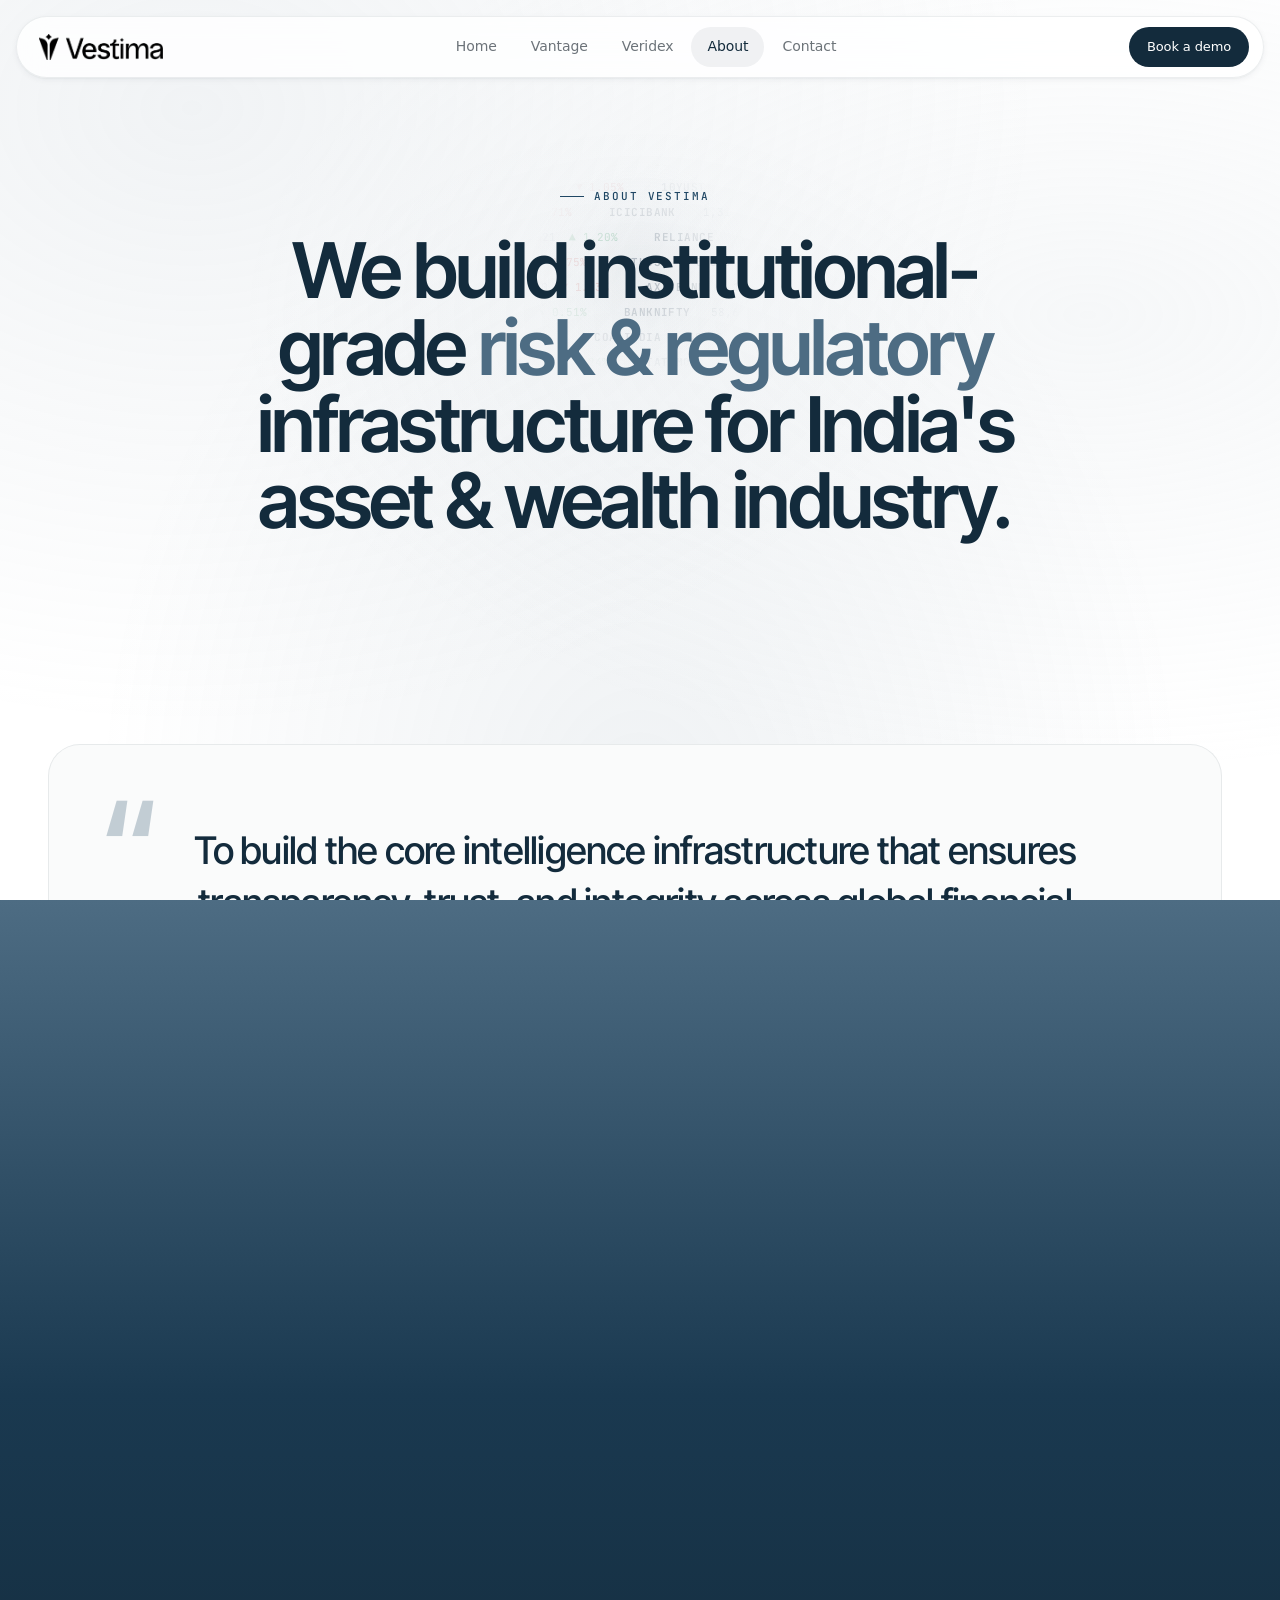
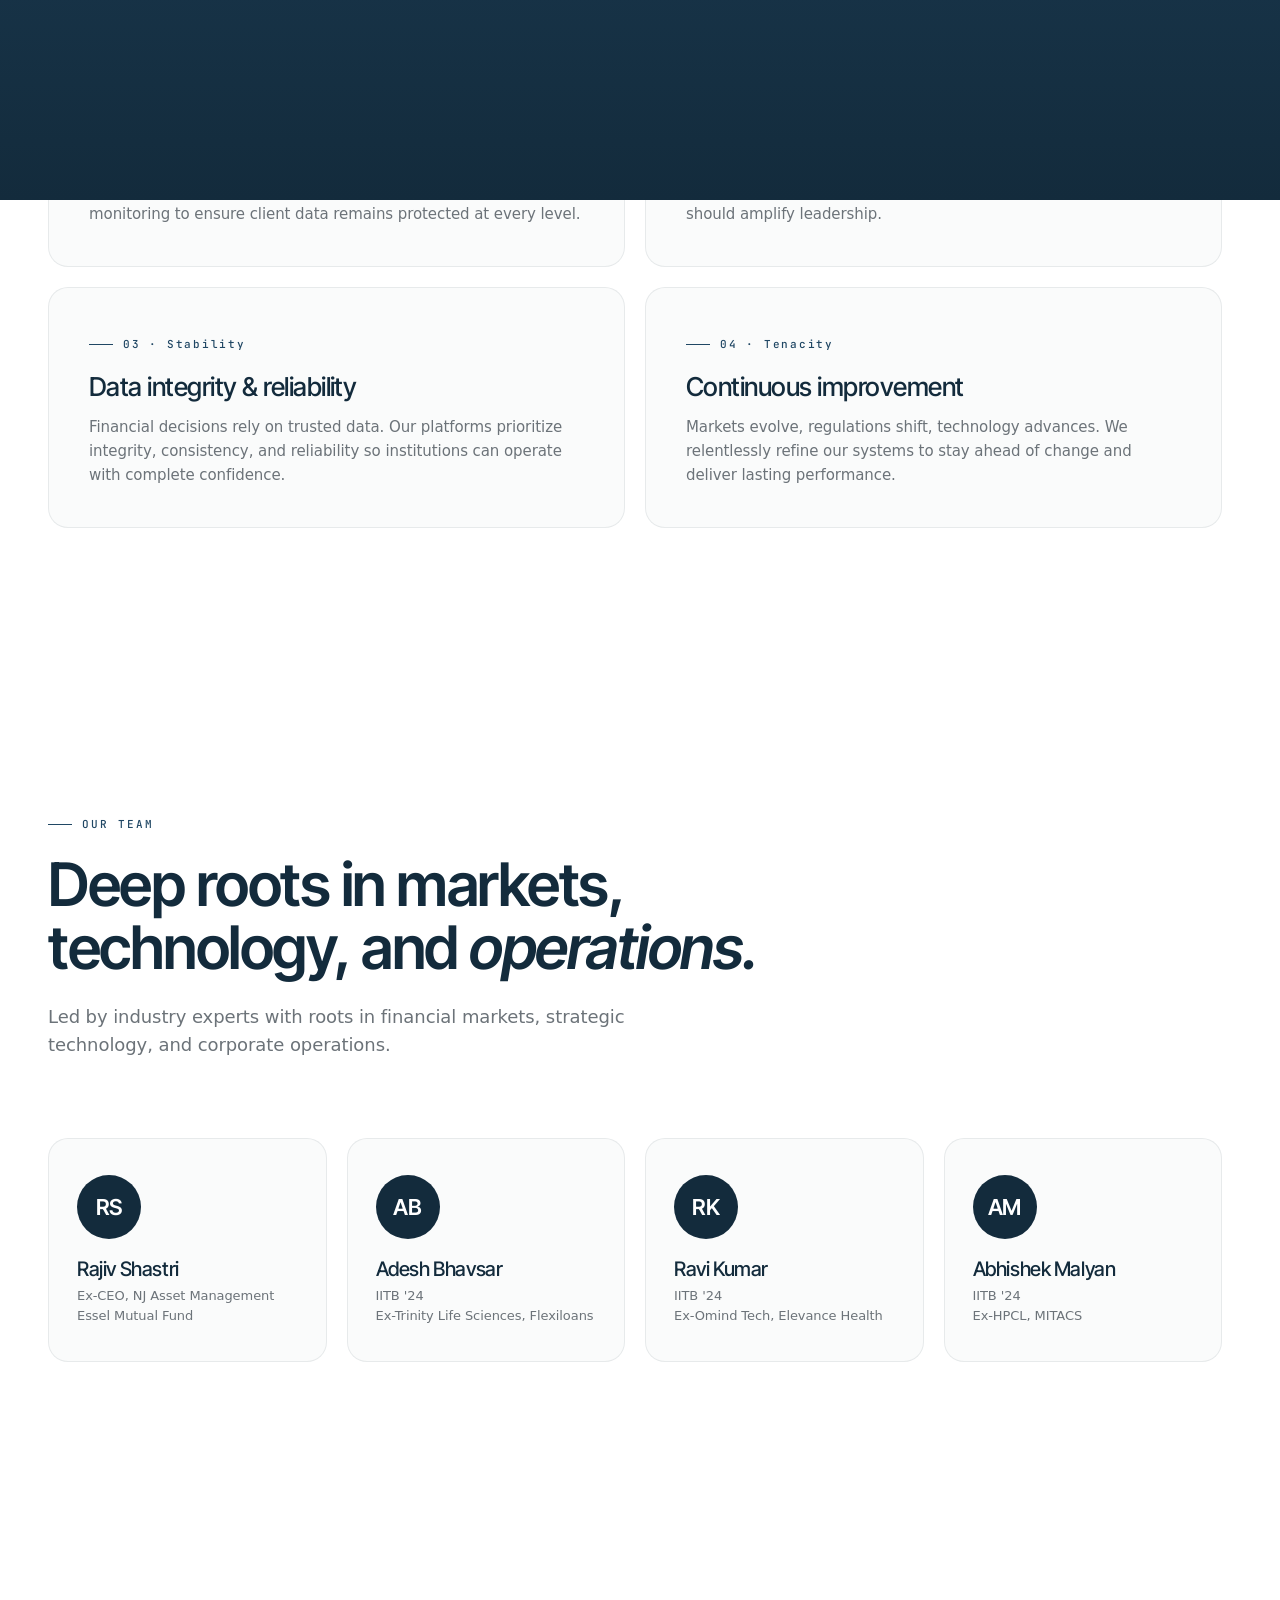
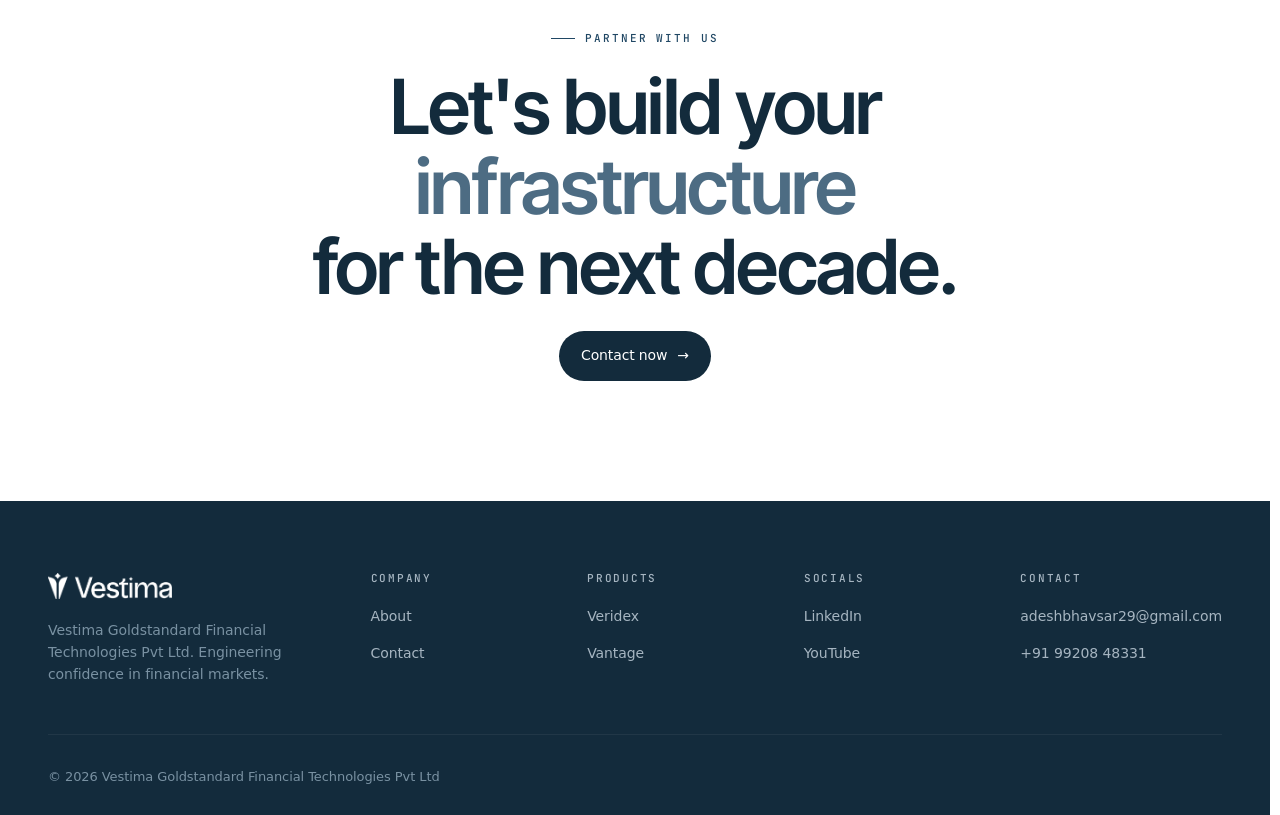
==== about/index.html @ 7a6f26fe "Restructure pages into folders for clean URLs" ====
<!DOCTYPE html>
<html lang="en">
<head>
<meta charset="UTF-8">
<meta name="viewport" content="width=device-width, initial-scale=1.0">
<script>(function(){try{if(sessionStorage.getItem('pt-incoming')==='1'){document.documentElement.classList.add('pt-incoming');}}catch(e){}})();</script>
<title>About — Vestima</title>
<link rel="preconnect" href="https://fonts.googleapis.com">
<link rel="preconnect" href="https://fonts.gstatic.com" crossorigin>
<link href="https://fonts.googleapis.com/css2?family=Instrument+Serif:ital@0;1&family=Inter+Tight:wght@400;500;600&family=JetBrains+Mono:wght@400;500&display=swap" rel="stylesheet">
<link rel="stylesheet" href="../assets/tokens.css?v=25">
<link rel="stylesheet" href="../assets/layout.css?v=25">
<link rel="stylesheet" href="../assets/home.css?v=25">
</head>
<body>
<div class="page-transition" id="ptOverlay"><div class="pt-logo"><img src="../assets/logo-full.png" alt="Vestima"></div></div>
<div id="page-ticker" aria-hidden="true"></div>

<header class="site-header">
  <a href="/" class="logo"><img src="../assets/logo-full.png" alt="Vestima"></a>
  <nav class="nav-links">
    <a href="/">Home</a>
    <a href="/vantage/">Vantage</a>
    <a href="/veridex/">Veridex</a>
    <a href="/about/" class="active">About</a>
    <a href="/contact/">Contact</a>
  </nav>
  <a href="/contact/" class="btn btn-primary header-cta">Book a demo</a>
</header>

<section class="hero" style="padding:180px 0 80px;">
  <div class="hero-bg"><div class="grid-lines"></div><div class="wash w1"></div><div class="wash w2"></div></div>
  <div class="container">
    <div class="hero-inner">
      <span class="eyebrow" data-reveal>About Vestima</span>
      <h1 data-reveal data-delay="1" style="font-size:clamp(44px,6vw,80px);">We build institutional-grade <em>risk &amp; regulatory</em> infrastructure for India's asset &amp; wealth industry.</h1>
    </div>
  </div>
</section>

<section class="section-sm">
  <div class="container">
    <div class="vision" data-reveal>
      <blockquote>To build the core intelligence infrastructure that ensures transparency, trust, and integrity across global financial markets.</blockquote>
    </div>
  </div>
</section>

<section class="section">
  <div class="container">
    <div class="section-head" data-reveal>
      <span class="eyebrow">Our core values</span>
      <h2>Infrastructure that is invisible but <em>intelligent.</em></h2>
      <p>Financial institutions perform best when infrastructure is invisible — until it needs to be absolutely certain.</p>
    </div>
    <div class="values-grid">
      <div class="value" data-reveal><span class="pill-label">01 · Vigilance</span><h4>Client data security</h4><p>Your data is your advantage. Our systems are built with strict security architecture, controlled access, and continuous monitoring to ensure client data remains protected at every level.</p></div>
      <div class="value" data-reveal data-delay="1"><span class="pill-label">02 · Empowerment</span><h4>Leadership through capability</h4><p>We empower institutions with tools that strengthen decision-making, operational control, and market intelligence. Technology should amplify leadership.</p></div>
      <div class="value" data-reveal data-delay="2"><span class="pill-label">03 · Stability</span><h4>Data integrity &amp; reliability</h4><p>Financial decisions rely on trusted data. Our platforms prioritize integrity, consistency, and reliability so institutions can operate with complete confidence.</p></div>
      <div class="value" data-reveal data-delay="3"><span class="pill-label">04 · Tenacity</span><h4>Continuous improvement</h4><p>Markets evolve, regulations shift, technology advances. We relentlessly refine our systems to stay ahead of change and deliver lasting performance.</p></div>
    </div>
  </div>
</section>

<section class="section">
  <div class="container">
    <div class="section-head" data-reveal>
      <span class="eyebrow">Our team</span>
      <h2>Deep roots in markets, technology, and <em>operations.</em></h2>
      <p>Led by industry experts with roots in financial markets, strategic technology, and corporate operations.</p>
    </div>
    <div class="team-grid">
      <div class="member" data-reveal><div class="avatar">RS</div><h5>Rajiv Shastri</h5><div class="role">Ex-CEO, NJ Asset Management<br>Essel Mutual Fund</div></div>
      <div class="member" data-reveal data-delay="1"><div class="avatar">AB</div><h5>Adesh Bhavsar</h5><div class="role">IITB '24<br>Ex-Trinity Life Sciences, Flexiloans</div></div>
      <div class="member" data-reveal data-delay="2"><div class="avatar">RK</div><h5>Ravi Kumar</h5><div class="role">IITB '24<br>Ex-Omind Tech, Elevance Health</div></div>
      <div class="member" data-reveal data-delay="3"><div class="avatar">AM</div><h5>Abhishek Malyan</h5><div class="role">IITB '24<br>Ex-HPCL, MITACS</div></div>
    </div>
  </div>
</section>

<section class="cta">
  <div class="container">
    <span class="eyebrow" data-reveal>Partner with us</span>
    <h2 data-reveal data-delay="1">Let's build your <em>infrastructure</em><br>for the next decade.</h2>
    <a href="/contact/" class="btn btn-primary" data-reveal data-delay="2">Contact now <span class="arr">→</span></a>
  </div>
</section>

<footer class="site-footer">
  <div class="container">
    <div class="footer-top">
      <div class="footer-brand"><div class="logo"><img src="../assets/logo-full.png" alt="Vestima"></div><p>Vestima Goldstandard Financial Technologies Pvt Ltd. Engineering confidence in financial markets.</p></div>
      <div class="footer-col"><h6>Company</h6><ul><li><a href="/about/">About</a></li><li><a href="/contact/">Contact</a></li></ul></div>
      <div class="footer-col"><h6>Products</h6><ul><li><a href="/veridex/">Veridex</a></li><li><a href="/vantage/">Vantage</a></li></ul></div>
      <div class="footer-col"><h6>Socials</h6><ul><li><a href="https://www.linkedin.com/company/Vestima" target="_blank">LinkedIn</a></li><li><a href="https://www.youtube.com/@VestimaGoldStandard" target="_blank">YouTube</a></li></ul></div>
      <div class="footer-col"><h6>Contact</h6><ul><li><a href="mailto:adeshbhavsar29@gmail.com">adeshbhavsar29@gmail.com</a></li><li><a href="tel:+919920848331">+91 99208 48331</a></li></ul></div>
    </div>
    <div class="footer-bottom"><div>© 2026 Vestima Goldstandard Financial Technologies Pvt Ltd</div></div>
  </div>
</footer>
<script src="../assets/site.js?v=25"></script>
</body>
</html>
---- assets/tokens.css ----
/* ============================================================
   VESTIMA · brand tokens
   Primary: Vestima Blue (deep navy)
   Typography: Inter Tight (display) + DM Sans (body)
   ============================================================ */

:root {
  /* ===== PRIMARY · Vestima Blue ===== */
  --primary-100: #E8ECEF;
  --primary-200: #D2DAE0;
  --primary-300: #A6B5C1;
  --primary-400: #7991A2;
  --primary-500: #4D6C83;
  --primary-600: #204764;   /* default */
  --primary-700: #1A3950;
  --primary-800: #132B3C;   /* deep navy */

  /* ===== SECONDARY · Vestima White ===== */
  --secondary-100: #FFFFFF;
  --secondary-200: #FAFBFB;
  --secondary-300: #F5F6F7;
  --secondary-400: #F0F2F3;
  --secondary-500: #EBEDEF;
  --secondary-600: #E6E9EB;
  --secondary-700: #B8BABC;
  --secondary-800: #8A8C8D;

  /* ===== TERTIARY · Vestima Grey ===== */
  --tertiary-100: #E6E9EB;
  --tertiary-200: #B5B9BB;
  --tertiary-300: #9DA2A5;
  --tertiary-400: #848A8F;
  --tertiary-500: #6C7379;
  --tertiary-600: #545C63;
  --tertiary-700: #3B454C;
  --tertiary-800: #0A161F;

  /* ===== STATE ===== */
  --warning-100: #FCF5E5; --warning-500: #EAB333; --warning-600: #E5A000; --warning-700: #B78000;
  --alert-100:   #F8E7E6; --alert-500:   #CC3F3D; --alert-600:   #C00F0C; --alert-700:   #9A0C0A;
  --success-100: #E5F4ED; --success-500: #33AD74; --success-600: #009951; --success-700: #007A41;

  /* ===== SEMANTIC · Light mode ===== */
  --surface-page:    #FFFFFF;
  --surface-raised:  #FAFBFB;
  --surface-sunken:  #F5F6F7;
  --surface-tint:    #F0F2F3;
  --surface-dark:    var(--primary-800);

  --text-heading:    var(--primary-800);
  --text-body:       var(--tertiary-700);
  --text-muted:      var(--tertiary-500);
  --text-subtle:     var(--tertiary-400);
  --text-on-dark:    #FFFFFF;
  --text-on-dark-muted: #A6B5C1;

  --line:        rgba(19,43,60,0.08);
  --line-strong: rgba(19,43,60,0.16);
  --line-on-dark: rgba(255,255,255,0.10);

  /* ===== ACCENT (subtle — used sparingly for highlights) ===== */
  --accent:      var(--primary-600);
  --accent-soft: var(--primary-100);

  /* ===== SHADOW ===== */
  --shadow-xs: 0 1px 2px rgba(19,43,60,0.04);
  --shadow-sm: 0 2px 6px rgba(19,43,60,0.05), 0 1px 2px rgba(19,43,60,0.04);
  --shadow-md: 0 8px 24px -8px rgba(19,43,60,0.10), 0 2px 6px rgba(19,43,60,0.04);
  --shadow-lg: 0 20px 50px -18px rgba(19,43,60,0.18), 0 4px 12px rgba(19,43,60,0.06);
  --shadow-navy: 0 30px 60px -24px rgba(19,43,60,0.35);

  /* ===== RADIUS (from token spec) ===== */
  --r-xxs: 2px;
  --r-xs:  4px;
  --r-sm:  8px;
  --r-md:  12px;
  --r-lg:  20px;
  --r-xl:  32px;

  /* ===== TYPE ===== */
  --font-heading: 'Inter Tight', -apple-system, BlinkMacSystemFont, system-ui, sans-serif;
  --font-body:    'DM Sans', -apple-system, BlinkMacSystemFont, system-ui, sans-serif;
  --font-mono:    'JetBrains Mono', ui-monospace, monospace;

  /* ===== LAYOUT ===== */
  --max-w: 1440px;
  --gutter: 48px;

  /* ===== EASING ===== */
  --e-out:    cubic-bezier(.2,.8,.2,1);
  --e-in-out: cubic-bezier(.65,0,.35,1);
}

/* BASE */
* { box-sizing: border-box; margin: 0; padding: 0; }
html { background: var(--surface-page); color: var(--text-body); }
body { background: transparent; color: var(--text-body); }
body {
  font-family: var(--font-body);
  font-size: 16px;
  line-height: 1.55;
  letter-spacing: -0.005em;
  -webkit-font-smoothing: antialiased;
  -moz-osx-font-smoothing: grayscale;
  overflow-x: hidden;
}

h1, h2, h3, h4, h5, h6 {
  font-family: var(--font-heading);
  color: var(--text-heading);
  font-weight: 600;
  letter-spacing: -0.025em;
  line-height: 1.05;
  text-wrap: balance;
}
h4, h5, h6 { font-weight: 500; letter-spacing: -0.015em; }

p { color: var(--text-body); text-wrap: pretty; font-family: var(--font-body); }

a { color: inherit; text-decoration: none; }
button { font-family: inherit; cursor: pointer; border: none; background: none; color: inherit; }
img, svg { display: block; max-width: 100%; }

::selection { background: var(--primary-800); color: var(--secondary-100); }

:focus-visible {
  outline: 2px solid var(--primary-600);
  outline-offset: 2px;
  border-radius: 4px;
}

/* ============================================================
   Page transition overlay — slide up to cover, slide down to reveal
   ============================================================ */
.page-transition {
  position: fixed;
  inset: 0;
  z-index: 9999;
  pointer-events: none;
  transform: translateY(100%);
  background: linear-gradient(180deg, var(--primary-500) 0%, var(--primary-700) 55%, var(--primary-800) 100%);
  display: flex;
  align-items: center;
  justify-content: center;
  will-change: transform;
}
.page-transition .pt-logo {
  display: flex;
  align-items: center;
  gap: 14px;
  opacity: 0;
  transform: translateY(8px) scale(.98);
  transition: opacity .4s ease .1s, transform .5s cubic-bezier(.2,.8,.2,1) .1s;
}
.page-transition .pt-logo img {
  height: 64px;
  width: auto;
  /* invert black logo → white for dark overlay */
  filter: brightness(0) invert(1);
}
.page-transition.covering { transform: translateY(0); pointer-events: all; }
.page-transition.covering .pt-logo,
.page-transition.anim-up .pt-logo { opacity: 1; transform: translateY(0) scale(1); }

.page-transition.anim-up    { animation: pt-up    0.22s cubic-bezier(.7,0,.3,1) forwards; pointer-events: all; }
.page-transition.anim-down  { animation: pt-down  0.28s cubic-bezier(.6,.05,.25,1) forwards; }
@keyframes pt-up   { from { transform: translateY(100%); } to { transform: translateY(0); } }
@keyframes pt-down { from { transform: translateY(0); }    to { transform: translateY(-100%); } }

/* subtle hold on the outgoing page content while cover rises.
   NOTE: header uses transform: translateX(-50%) to center — don't override it.
   Apply squeeze only to main + footer. Header just fades via opacity. */
body.pt-squeezing main,
body.pt-squeezing .site-footer {
  animation: pt-squeeze 0.42s cubic-bezier(.7,0,.3,1) forwards;
}
body.pt-squeezing .site-header {
  animation: pt-header-fade 0.42s cubic-bezier(.7,0,.3,1) forwards;
}
@keyframes pt-squeeze {
  0%   { transform: scale(1); opacity: 1; filter: blur(0); }
  100% { transform: scale(0.97); opacity: 0.35; filter: blur(3px); }
}
@keyframes pt-header-fade {
  0%   { opacity: 1; filter: blur(0); }
  100% { opacity: 0.25; filter: blur(3px); }
}
/* While incoming transition is active, hide content and show covered overlay — NO flash */
html.pt-incoming body > *:not(.page-transition):not(script) { visibility: hidden; }
html.pt-incoming .page-transition { transform: translateY(0) !important; pointer-events: all; display: flex; }
html.pt-incoming .page-transition .pt-logo { opacity: 1 !important; transform: translateY(0) scale(1) !important; }

/* Reserve scrollbar space so content doesn't shift right when overlay covers */
html { scrollbar-gutter: stable; scrollbar-color: var(--tertiary-300) transparent; scrollbar-width: thin; }
::-webkit-scrollbar { width: 10px; height: 10px; }
::-webkit-scrollbar-thumb { background: var(--tertiary-300); border-radius: 10px; }
::-webkit-scrollbar-track { background: transparent; }

/* ============================================================
   Ambient page background — ticker revealed only near cursor
   ============================================================ */
/* Base layer: soft paper gradient (replaces old grid lines) */
body::before {
  content: "";
  position: fixed;
  inset: 0;
  z-index: -2;
  background:
    radial-gradient(ellipse at 15% 12%, rgba(166,181,193,0.16), transparent 55%),
    radial-gradient(ellipse at 85% 35%, rgba(210,218,224,0.20), transparent 55%),
    radial-gradient(ellipse at 50% 90%, rgba(121,145,162,0.12), transparent 60%);
  pointer-events: none;
}
/* Very soft pale-blue halo under the cursor */
body::after {
  content: "";
  position: fixed;
  inset: 0;
  z-index: -1;
  pointer-events: none;
  background: radial-gradient(
    110px circle at var(--mx, 50%) var(--my, 30%),
    rgba(166, 181, 193, 0.12),
    rgba(210, 218, 224, 0.05) 55%,
    transparent 100%
  );
}

/* Page-wide ticker layer — revealed only near cursor */
#page-ticker {
  position: fixed;
  inset: 0;
  z-index: -1;
  pointer-events: none;
  overflow: hidden;
  opacity: 0.45;
  -webkit-mask-image: radial-gradient(
    110px circle at var(--mx, 50%) var(--my, 30%),
    rgba(0,0,0,0.9),
    rgba(0,0,0,0.3) 55%,
    transparent 100%
  );
          mask-image: radial-gradient(
    110px circle at var(--mx, 50%) var(--my, 30%),
    rgba(0,0,0,0.9),
    rgba(0,0,0,0.3) 55%,
    transparent 100%
  );
}
#page-ticker .tk-row {
  display: flex;
  white-space: nowrap;
  font-family: var(--font-mono);
  font-size: 11px;
  line-height: 1;
  padding: 6px 0;
  will-change: transform;
}
#page-ticker .tk-row:nth-child(odd)  { animation: pt-scroll-l 90s linear infinite; }
#page-ticker .tk-row:nth-child(even) { animation: pt-scroll-r 110s linear infinite; }
#page-ticker .tk-row:nth-child(3n)   { animation-duration: 75s; }
#page-ticker .tk-row:nth-child(5n)   { animation-duration: 130s; }
@keyframes pt-scroll-l { from { transform: translateX(0); } to { transform: translateX(-50%); } }
@keyframes pt-scroll-r { from { transform: translateX(-50%); } to { transform: translateX(0); } }

#page-ticker .tk-cell {
  display: inline-flex;
  align-items: center;
  gap: 8px;
  padding: 0 16px;
  color: rgba(70, 90, 110, 0.55);
}
#page-ticker .tk-sym { color: rgba(40, 60, 80, 0.85); font-weight: 600; letter-spacing: 0.04em; }
#page-ticker .tk-px  { color: rgba(60, 80, 100, 0.75); font-variant-numeric: tabular-nums; min-width: 54px; text-align: right; }
#page-ticker .tk-chg { font-variant-numeric: tabular-nums; min-width: 48px; text-align: right; transition: color .15s, background .25s; padding: 1px 5px; border-radius: 3px; }
#page-ticker .tk-chg.up   { color: #1a8a4a; }
#page-ticker .tk-chg.down { color: #c73838; }
#page-ticker .tk-chg.flash-up   { background: rgba(60, 180, 110, 0.22); color: #0c6a34; }
#page-ticker .tk-chg.flash-down { background: rgba(210, 70, 70, 0.22);  color: #8a1a1a; }
---- assets/layout.css ----
/* ============================================================
   Layout · primitives · header · footer
   ============================================================ */

.container {
  max-width: var(--max-w);
  margin: 0 auto;
  padding: 0 var(--gutter);
  position: relative;
}

.section { padding: 140px 0; position: relative; }
.section-sm { padding: 96px 0; }
.section-lg { padding: 180px 0; }

/* Eyebrow label */
.eyebrow {
  display: inline-flex;
  align-items: center;
  gap: 10px;
  font-family: var(--font-mono);
  font-size: 11px;
  font-weight: 500;
  letter-spacing: 0.18em;
  text-transform: uppercase;
  color: var(--primary-600);
}
.eyebrow::before {
  content: "";
  width: 24px; height: 1px;
  background: var(--primary-600);
}

/* Section head */
.section-head { max-width: 820px; margin-bottom: 80px; }
.section-head h2 {
  font-size: clamp(40px, 5vw, 60px);
  margin: 20px 0 24px;
  font-weight: 600;
}
.section-head p {
  font-size: 18px;
  line-height: 1.55;
  color: var(--text-muted);
  max-width: 640px;
}

/* Buttons */
.btn {
  display: inline-flex;
  align-items: center;
  gap: 10px;
  padding: 14px 22px;
  font-size: 14px;
  font-weight: 500;
  font-family: var(--font-body);
  letter-spacing: -0.01em;
  border-radius: 100px;
  white-space: nowrap;
  cursor: pointer;
  position: relative;
  overflow: hidden;
  isolation: isolate;
  transition: color 0.7s var(--e-out), transform 0.4s var(--e-out), box-shadow 0.7s var(--e-out), border-color 0.7s var(--e-out);
}
.btn::before {
  content: "";
  position: absolute;
  inset: 0;
  background: var(--primary-800);
  transform-origin: left center;
  transform: scaleX(0);
  transition: transform 0.7s cubic-bezier(.6,.05,.25,1);
  z-index: -1;
}
.btn:hover::before { transform: scaleX(1); }
.btn-primary {
  background: var(--primary-800);
  color: var(--text-on-dark);
}
.btn-primary::before { background: var(--primary-500); }
.btn-primary:hover {
  color: #fff;
  transform: translateY(-1px);
  box-shadow: 0 12px 28px -12px rgba(77,108,131,0.55);
}
.btn-ghost {
  background: transparent;
  color: var(--primary-800);
  border: 1px solid var(--line-strong);
}
.btn-ghost:hover {
  color: #fff;
  border-color: var(--primary-800);
}
.btn-outline-light {
  background: transparent;
  color: var(--text-on-dark);
  border: 1px solid rgba(255,255,255,0.22);
}
.btn-outline-light::before { background: rgba(255,255,255,0.12); }
.btn-outline-light:hover { color: #fff; border-color: rgba(255,255,255,0.6); }

.btn .arr { transition: transform .25s var(--e-out); }
.btn:hover .arr { transform: translateX(3px); }

/* HEADER — floating pill */
.site-header {
  position: fixed;
  top: 16px;
  left: 50%;
  transform: translateX(-50%);
  width: calc(100% - 32px);
  max-width: calc(var(--max-w) + 32px);
  z-index: 100;
  padding: 10px 14px 10px 22px;
  background: rgba(255,255,255,0.82);
  backdrop-filter: saturate(180%) blur(14px);
  -webkit-backdrop-filter: saturate(180%) blur(14px);
  border: 1px solid var(--line);
  border-radius: 100px;
  display: flex;
  align-items: center;
  justify-content: space-between;
  gap: 24px;
  box-shadow: var(--shadow-sm);
  transition: all .3s var(--e-out);
}
.site-header.scrolled {
  box-shadow: var(--shadow-md);
  background: rgba(255,255,255,0.94);
}

.logo {
  display: flex;
  align-items: center;
  gap: 10px;
  font-family: var(--font-heading);
  font-size: 20px;
  font-weight: 600;
  color: var(--primary-800);
  letter-spacing: -0.02em;
}
.logo img { height: 26px; width: auto; }

.nav-links {
  display: flex;
  gap: 2px;
}
.nav-links a {
  padding: 9px 16px;
  font-size: 14px;
  font-weight: 500;
  color: var(--text-muted);
  border-radius: 100px;
  font-family: var(--font-body);
  position: relative;
  overflow: hidden;
  isolation: isolate;
  transition: color 0.6s var(--e-out);
}
.nav-links a::before {
  content: "";
  position: absolute;
  inset: 0;
  background: var(--primary-800);
  transform-origin: left center;
  transform: scaleX(0);
  transition: transform 0.6s cubic-bezier(.6,.05,.25,1);
  z-index: -1;
  border-radius: inherit;
}
.nav-links a:hover { color: #fff; }
.nav-links a:hover::before { transform: scaleX(1); }
.nav-links a.active { color: var(--primary-800); background: rgba(19,43,60,0.06); }
.nav-links a.active:hover { color: #fff; }
.nav-links a.active:hover::before { transform: scaleX(1); }

.header-cta {
  padding: 10px 18px !important;
  font-size: 13px !important;
}

@media (max-width: 860px) {
  .nav-links { display: none; }
}

/* FOOTER — deep navy with subtle blue waves */
.site-footer {
  background: var(--primary-800);
  color: var(--primary-300);
  position: relative;
  overflow: hidden;
  padding: 72px 0 28px;
}
.site-footer .container { position: relative; z-index: 3; }

.site-footer h6 {
  font-family: var(--font-mono);
  font-size: 11px;
  letter-spacing: 0.16em;
  text-transform: uppercase;
  color: var(--primary-300);
  margin-bottom: 20px;
  font-weight: 500;
}
.site-footer .logo { color: var(--text-on-dark); font-size: 22px; }
.site-footer .logo img { filter: invert(1) brightness(1.2); }
.site-footer p, .site-footer a { color: var(--primary-300); font-family: var(--font-body); }
.site-footer a { transition: color .2s; }
.site-footer a:hover { color: var(--text-on-dark); }

.footer-top {
  display: grid;
  grid-template-columns: 1.6fr 1fr 1fr 1fr 1fr;
  gap: 40px;
  padding-bottom: 48px;
}
.footer-brand p {
  margin-top: 20px;
  max-width: 340px;
  font-size: 14px;
  line-height: 1.6;
  color: var(--primary-400);
}
.footer-col ul { list-style: none; display: flex; flex-direction: column; gap: 12px; }
.footer-col a { font-size: 14px; }

.footer-bottom {
  display: flex;
  justify-content: space-between;
  align-items: center;
  padding-top: 32px;
  border-top: 1px solid rgba(255,255,255,0.06);
  font-size: 13px;
  color: var(--primary-400);
}
.footer-socials { display: flex; gap: 12px; }
.footer-socials a {
  width: 36px; height: 36px;
  display: grid; place-items: center;
  border-radius: 50%;
  border: 1px solid rgba(255,255,255,0.1);
  transition: all .2s;
  color: var(--primary-300);
}
.footer-socials a:hover {
  border-color: var(--text-on-dark);
  color: var(--text-on-dark);
  transform: translateY(-2px);
}

@media (max-width: 900px) {
  .footer-top { grid-template-columns: 1fr 1fr; }
  .footer-bottom { flex-direction: column; gap: 16px; }
}

/* ============================================================
   Reveal animation
   ============================================================ */
[data-reveal] {
  opacity: 0;
  transform: translateY(20px);
  transition: opacity .9s var(--e-out), transform .9s var(--e-out);
}
[data-reveal].in {
  opacity: 1;
  transform: translateY(0);
}
[data-reveal][data-delay="1"] { transition-delay: .08s; }
[data-reveal][data-delay="2"] { transition-delay: .16s; }
[data-reveal][data-delay="3"] { transition-delay: .24s; }
[data-reveal][data-delay="4"] { transition-delay: .32s; }
[data-reveal][data-delay="5"] { transition-delay: .40s; }
---- assets/home.css ----
/* ============================================================
   Home + shared page styles — Vestima brand
   ============================================================ */

/* ===== HERO ===== */
.hero {
  padding: 170px 0 80px;
  position: relative;
  overflow: hidden;
}
.hero-bg {
  position: absolute;
  inset: 0;
  z-index: 0;
  pointer-events: none;
}
.hero-bg .grid-lines {
  position: absolute;
  inset: 0;
  display: none;
}
.hero-bg .wash {
  position: absolute;
  border-radius: 50%;
  filter: blur(120px);
  display: none;
}
.hero-bg .w1 {
  width: 620px; height: 620px;
  background: rgba(32,71,100,0.12);
  top: -160px; left: 5%;
}
.hero-bg .w2 {
  width: 480px; height: 480px;
  background: rgba(77,108,131,0.10);
  bottom: -140px; right: 8%;
}

.hero-inner {
  max-width: 960px;
  margin: 0 auto;
  text-align: center;
  position: relative;
  z-index: 2;
}
.hero h1 {
  font-size: clamp(52px, 7.4vw, 100px);
  line-height: 1.0;
  letter-spacing: -0.035em;
  margin: 28px 0 28px;
  font-weight: 600;
  color: var(--primary-800);
}
.hero h1 em {
  font-style: normal;
  color: var(--primary-500);
  font-weight: 600;
}
.hero-sub {
  font-size: 19px;
  line-height: 1.55;
  color: var(--text-muted);
  max-width: 620px;
  margin: 0 auto 40px;
}

/* Hero CTA — dark pill with orb */
.hero-cta {
  display: flex;
  flex-direction: column;
  align-items: center;
  gap: 22px;
}
.cta-main {
  display: inline-flex;
  align-items: center;
  gap: 14px;
  padding: 18px 20px 18px 36px;
  background: var(--primary-800);
  color: var(--text-on-dark);
  border-radius: 100px;
  font-size: 15px;
  font-weight: 500;
  letter-spacing: -0.01em;
  transition: all 0.35s var(--e-out);
  box-shadow: 0 14px 40px -14px rgba(19,43,60,0.45), inset 0 1px 0 rgba(255,255,255,0.08);
}
.cta-main:hover { transform: translateY(-2px); background: var(--primary-700); box-shadow: 0 20px 50px -14px rgba(19,43,60,0.55); }
.cta-main .cta-arrow {
  display: inline-flex;
  width: 36px; height: 36px;
  border-radius: 50%;
  background: var(--secondary-100);
  color: var(--primary-800);
  align-items: center;
  justify-content: center;
  transition: transform 0.35s var(--e-out);
}
.cta-main:hover .cta-arrow { transform: translateX(3px); }

.cta-secondary {
  display: inline-flex;
  align-items: center;
  gap: 10px;
  font-size: 13px;
  color: var(--text-muted);
  letter-spacing: 0.01em;
  padding: 8px 4px;
  border-bottom: 1px solid transparent;
  transition: color 0.3s, border-color 0.3s;
}
.cta-secondary:hover { color: var(--primary-800); border-bottom-color: var(--primary-800); }
.cta-secondary .cta-dot {
  width: 6px; height: 6px; border-radius: 50%;
  background: var(--success-600);
  box-shadow: 0 0 0 3px rgba(0,153,81,0.18);
  animation: ctaPulse 2.4s ease-in-out infinite;
}
@keyframes ctaPulse {
  0%, 100% { box-shadow: 0 0 0 3px rgba(0,153,81,0.18); }
  50% { box-shadow: 0 0 0 6px rgba(0,153,81,0.04); }
}

/* Built-for rotator */
.hero-built-for {
  margin: 64px auto 0;
  display: flex;
  width: fit-content;
  align-items: center;
  justify-content: center;
  gap: 12px;
  padding: 15px 28px;
  border: 1px solid var(--line);
  border-radius: 100px;
  background: rgba(255,255,255,0.6);
  backdrop-filter: blur(10px);
  font-family: var(--font-mono);
  font-size: 13.5px;
  letter-spacing: 0.1em;
  text-transform: uppercase;
  color: var(--text-subtle);
  line-height: 1;
}
.bf-label, .bf-sep, .bf-suffix { line-height: 1; display: inline-flex; align-items: center; }
.bf-sep { color: var(--text-subtle); opacity: 0.5; }
.bf-suffix { color: var(--text-muted); }

.bf-rotator {
  position: relative;
  display: inline-block;
  width: 200px;
  height: 1em;
  overflow: hidden;
  text-align: center;
  vertical-align: middle;
}
.bf-word {
  position: absolute;
  left: 0;
  top: 0;
  width: 100%;
  height: 100%;
  display: flex;
  align-items: center;
  justify-content: center;
  line-height: 1;
  color: var(--primary-700);
  font-weight: 600;
  opacity: 0;
  transform: translateY(100%);
  transition: opacity 0.6s var(--e-out), transform 0.6s var(--e-out);
}
.bf-word.is-active { opacity: 1; transform: translateY(0); }
.bf-word.is-out    { opacity: 0; transform: translateY(-100%); }

/* Hero product visual */
.hero-visual {
  max-width: 1120px;
  margin: 80px auto 0;
  position: relative;
  z-index: 2;
}

/* ===== DASHBOARD CARD ===== */
.dashboard {
  background: #FFFFFF;
  border: 1px solid var(--line);
  border-radius: var(--r-xl);
  box-shadow: var(--shadow-lg);
  overflow: hidden;
}
.dashboard-chrome {
  display: flex;
  align-items: center;
  gap: 12px;
  padding: 14px 20px;
  border-bottom: 1px solid var(--line);
  background: var(--secondary-200);
}
.dashboard-chrome .dots { display: flex; gap: 6px; }
.dashboard-chrome .dots span {
  width: 10px; height: 10px;
  border-radius: 50%;
  background: var(--tertiary-200);
}
.dashboard-chrome .dots span:nth-child(1) { background: #E86A5E; }
.dashboard-chrome .dots span:nth-child(2) { background: #E4B53F; }
.dashboard-chrome .dots span:nth-child(3) { background: #6BB860; }
.dashboard-chrome .title {
  font-family: var(--font-mono);
  font-size: 12px;
  color: var(--text-muted);
}
.dashboard-body {
  display: grid;
  grid-template-columns: 224px 1fr;
  min-height: 480px;
}
.dash-side {
  padding: 24px 18px;
  border-right: 1px solid var(--line);
  background: var(--secondary-200);
  display: flex;
  flex-direction: column;
  gap: 4px;
}
.dash-side .group {
  font-family: var(--font-mono);
  font-size: 10px;
  letter-spacing: 0.16em;
  text-transform: uppercase;
  color: var(--text-subtle);
  margin: 20px 0 10px;
  padding: 0 10px;
  font-weight: 500;
}
.dash-side .group:first-child { margin-top: 0; }
.dash-side .nav {
  padding: 9px 12px;
  font-size: 13px;
  color: var(--text-body);
  border-radius: 8px;
  display: flex;
  align-items: center;
  gap: 10px;
  font-family: var(--font-body);
}
.dash-side .nav.active {
  background: var(--primary-800);
  color: var(--text-on-dark);
}
.dash-side .nav .dot { width: 6px; height: 6px; border-radius: 50%; background: currentColor; opacity: 0.5; }

.dash-main { padding: 28px 32px; }
.dash-topline {
  display: flex;
  justify-content: space-between;
  align-items: baseline;
  margin-bottom: 28px;
}
.dash-topline h3 {
  font-size: 22px;
  font-family: var(--font-heading);
  font-weight: 600;
  color: var(--text-heading);
}
.dash-topline .live {
  display: inline-flex;
  align-items: center;
  gap: 8px;
  font-family: var(--font-mono);
  font-size: 11px;
  color: var(--success-600);
}
.dash-topline .live::before {
  content: "";
  width: 6px; height: 6px;
  border-radius: 50%;
  background: var(--success-600);
  box-shadow: 0 0 0 0 rgba(0,153,81,0.5);
  animation: pulseDot 2s infinite;
}
@keyframes pulseDot {
  0%,100% { box-shadow: 0 0 0 0 rgba(0,153,81,0.5); }
  50% { box-shadow: 0 0 0 6px rgba(0,153,81,0); }
}

.kpi-row {
  display: grid;
  grid-template-columns: repeat(3, 1fr);
  gap: 14px;
  margin-bottom: 24px;
}
.kpi {
  background: var(--secondary-200);
  border: 1px solid var(--line);
  border-radius: var(--r-md);
  padding: 18px;
}
.kpi .lbl {
  font-family: var(--font-mono);
  font-size: 10px;
  letter-spacing: 0.1em;
  text-transform: uppercase;
  color: var(--text-subtle);
  margin-bottom: 8px;
  font-weight: 500;
}
.kpi .val {
  font-family: var(--font-heading);
  font-size: 34px;
  font-weight: 600;
  color: var(--text-heading);
  line-height: 1;
  letter-spacing: -0.025em;
}
.kpi .delta {
  font-size: 12px;
  margin-top: 8px;
  color: var(--text-muted);
  font-family: var(--font-mono);
}
.kpi .delta.up { color: var(--success-600); }
.kpi .delta.crit { color: var(--alert-500); }

.dash-table {
  background: var(--secondary-200);
  border: 1px solid var(--line);
  border-radius: var(--r-md);
  overflow: hidden;
}
.dash-table .th,
.dash-table .tr {
  display: grid;
  grid-template-columns: 96px 1fr 96px 72px;
  padding: 13px 18px;
  align-items: center;
  gap: 12px;
  font-size: 13px;
  font-family: var(--font-body);
}
.dash-table .th {
  background: var(--secondary-300);
  border-bottom: 1px solid var(--line);
  font-family: var(--font-mono);
  font-size: 10px;
  letter-spacing: 0.1em;
  text-transform: uppercase;
  color: var(--text-subtle);
  font-weight: 500;
}
.dash-table .tr {
  border-bottom: 1px solid var(--line);
  color: var(--text-body);
  background: #FFF;
}
.dash-table .tr:last-child { border-bottom: none; }
.dash-table .tr:hover { background: var(--secondary-300); }
.dash-table .id { font-family: var(--font-mono); font-size: 11px; color: var(--text-subtle); }
.dash-table .title { color: var(--text-heading); font-weight: 500; }
.pill {
  display: inline-flex;
  align-items: center;
  padding: 3px 10px;
  border-radius: 100px;
  font-family: var(--font-mono);
  font-size: 10px;
  font-weight: 500;
  letter-spacing: 0.08em;
  text-transform: uppercase;
  justify-self: start;
}
.pill.crit { background: var(--alert-100); color: var(--alert-700); }
.pill.high { background: var(--warning-100); color: var(--warning-700); }
.pill.ok   { background: var(--success-100); color: var(--success-700); }
.pill.info { background: var(--primary-100); color: var(--primary-700); }

.countdown { font-family: var(--font-mono); font-weight: 500; }
.countdown.crit { color: var(--alert-500); }
.countdown.high { color: var(--warning-700); }
.countdown.ok   { color: var(--success-600); }

/* ===== OFFERINGS ===== */
.offerings {
  display: grid;
  grid-template-columns: 1fr 1fr;
  gap: 24px;
}
.offering {
  background: var(--secondary-200);
  border: 1px solid var(--line);
  border-radius: var(--r-xl);
  padding: 48px;
  transition: all .4s var(--e-out);
  display: flex;
  flex-direction: column;
  gap: 22px;
  position: relative;
  overflow: hidden;
}
.offering::before {
  content: "";
  position: absolute;
  top: 0; left: 0; right: 0; height: 3px;
  background: linear-gradient(90deg, var(--primary-800), var(--primary-500));
  transform: scaleX(0);
  transform-origin: left;
  transition: transform 0.6s var(--e-out);
}
.offering:hover::before { transform: scaleX(1); }
.offering:hover {
  border-color: var(--line-strong);
  box-shadow: var(--shadow-md);
  transform: translateY(-4px);
  background: #FFFFFF;
}
.offering .o-head {
  display: flex;
  align-items: center;
  justify-content: space-between;
}
.offering .o-name {
  font-family: var(--font-heading);
  font-size: 44px;
  letter-spacing: -0.025em;
  color: var(--text-heading);
  line-height: 1;
  font-weight: 600;
}
.offering .o-mark {
  width: 48px; height: 48px;
  border-radius: 50%;
  background: var(--primary-800);
  display: grid; place-items: center;
  padding: 12px;
  overflow: hidden;
}
.offering .o-mark img { filter: invert(1) brightness(1.2); width: 100%; height: 100%; object-fit: contain; }
.offering .o-tagline {
  font-family: var(--font-heading);
  font-size: 24px;
  line-height: 1.2;
  color: var(--text-heading);
  letter-spacing: -0.02em;
  font-weight: 500;
}
.offering .o-desc {
  font-size: 15px;
  line-height: 1.6;
  color: var(--text-muted);
}
.offering .o-caps {
  list-style: none;
  display: flex;
  flex-wrap: wrap;
  gap: 8px;
}
.offering .o-caps li {
  font-size: 12px;
  padding: 6px 12px;
  background: #FFFFFF;
  border: 1px solid var(--line);
  border-radius: 100px;
  color: var(--text-body);
  font-family: var(--font-body);
}
.offering .o-foot {
  margin-top: auto;
  padding-top: 24px;
  display: flex;
  gap: 10px;
  border-top: 1px solid var(--line);
}
.o-foot a {
  font-size: 14px;
  font-weight: 500;
  color: var(--text-heading);
  display: inline-flex;
  align-items: center;
  gap: 6px;
  padding: 10px 18px;
  border-radius: 100px;
  border: 1px solid var(--line-strong);
  transition: all .2s;
  font-family: var(--font-body);
}
.o-foot a:hover { background: var(--primary-800); color: var(--text-on-dark); border-color: var(--primary-800); }
.o-foot a.primary { background: var(--primary-800); color: var(--text-on-dark); border-color: var(--primary-800); }
.o-foot a.primary:hover { background: var(--primary-700); }

@media (max-width: 900px) {
  .offerings { grid-template-columns: 1fr; }
  .offering { padding: 32px; }
}

/* ===== LOCAL PULSE ===== */
.local-pulse {
  background: var(--primary-800);
  color: var(--text-on-dark);
  border-radius: var(--r-xl);
  padding: 80px;
  position: relative;
  overflow: hidden;
  display: grid;
  grid-template-columns: 1.2fr 1fr;
  gap: 64px;
  align-items: center;
}
.local-pulse::before {
  content: "";
  position: absolute;
  inset: 0;
  background-image:
    linear-gradient(to right, rgba(255,255,255,0.03) 1px, transparent 1px),
    linear-gradient(to bottom, rgba(255,255,255,0.03) 1px, transparent 1px);
  background-size: 60px 60px;
  mask-image: radial-gradient(ellipse at 70% 50%, black 0%, transparent 70%);
  -webkit-mask-image: radial-gradient(ellipse at 70% 50%, black 0%, transparent 70%);
}
.local-pulse > * { position: relative; z-index: 1; }
.local-pulse h2 {
  color: var(--text-on-dark);
  font-size: clamp(36px, 4.5vw, 54px);
  margin-top: 20px;
}
.local-pulse h2 em { font-style: normal; color: var(--primary-300); }
.local-pulse p { color: var(--primary-300); font-size: 17px; margin-top: 24px; line-height: 1.6; max-width: 520px; }
.local-pulse .eyebrow { color: var(--primary-300); }
.local-pulse .eyebrow::before { background: var(--primary-300); }

.pulse-stats {
  margin-top: 48px;
  display: grid;
  grid-template-columns: repeat(3, 1fr);
  gap: 0;
  border-top: 1px solid rgba(255,255,255,0.12);
}
.pulse-stats > div {
  padding: 28px 20px 0 0;
  border-right: 1px solid rgba(255,255,255,0.08);
  display: flex;
  flex-direction: column;
  gap: 10px;
}
.pulse-stats > div:last-child { border-right: none; padding-right: 0; }
.pulse-stats .n {
  font-family: var(--font-heading);
  font-weight: 600;
  font-size: 32px;
  color: var(--text-on-dark);
  line-height: 1;
  letter-spacing: -0.025em;
}
.pulse-stats .l {
  font-family: var(--font-mono);
  font-size: 10px;
  text-transform: uppercase;
  letter-spacing: 0.14em;
  color: var(--primary-400);
}

.globe-viz {
  width: 100%;
  aspect-ratio: 1;
  max-width: 380px;
  margin: 0 auto;
  position: relative;
}
.globe-viz svg { width: 100%; height: 100%; }

@media (max-width: 900px) {
  .local-pulse { padding: 48px; grid-template-columns: 1fr; }
}

/* ===== CTA block ===== */
.cta {
  text-align: center;
  padding: 120px 0;
  position: relative;
}
.cta h2 {
  font-size: clamp(44px, 6vw, 76px);
  margin: 20px auto 24px;
  max-width: 900px;
  font-weight: 600;
  line-height: 1.05;
}
.cta h2 em { font-style: normal; color: var(--primary-500); }
.cta p {
  font-size: 18px;
  color: var(--text-muted);
  max-width: 540px;
  margin: 0 auto 36px;
}

/* ============================================================
   Product page (Veridex/Vantage) — capability, timeline, etc.
   ============================================================ */

.product-hero {
  padding: 180px 0 96px;
  text-align: center;
  position: relative;
  overflow: hidden;
}
.product-hero h1 {
  font-size: clamp(80px, 13vw, 180px);
  line-height: 0.9;
  letter-spacing: -0.045em;
  margin: 28px 0 32px;
  font-weight: 600;
  color: var(--primary-800);
}
.product-hero h1 em { font-style: normal; color: var(--primary-500); }
.product-hero .lead {
  max-width: 680px;
  margin: 0 auto 32px;
  color: var(--text-muted);
  font-size: 19px;
  line-height: 1.55;
}

.caps-grid {
  display: grid;
  grid-template-columns: repeat(2, 1fr);
  gap: 20px;
}
.cap {
  background: var(--secondary-200);
  border: 1px solid var(--line);
  border-radius: var(--r-lg);
  padding: 36px;
  transition: all .3s;
  display: flex;
  flex-direction: column;
  gap: 14px;
}
.cap:hover { border-color: var(--line-strong); box-shadow: var(--shadow-sm); background: #fff; }
.cap .num {
  font-family: var(--font-mono);
  font-size: 11px;
  letter-spacing: 0.16em;
  color: var(--primary-600);
  font-weight: 500;
}
.cap h4 {
  font-size: 26px;
  letter-spacing: -0.02em;
  line-height: 1.15;
  font-weight: 500;
  color: var(--text-heading);
}
.cap p {
  font-size: 15px;
  line-height: 1.6;
  color: var(--text-muted);
}
@media (max-width: 700px) { .caps-grid { grid-template-columns: 1fr; } }

/* 2-col split */
.split {
  display: grid;
  grid-template-columns: 1fr 1.1fr;
  gap: 80px;
  align-items: center;
}
.split.reverse { grid-template-columns: 1.1fr 1fr; }
.split.reverse .split-text { order: 2; }
.split.reverse .split-visual { order: 1; }
.split-text h2 {
  font-size: clamp(36px, 4.5vw, 52px);
  margin: 20px 0 24px;
  font-weight: 600;
}
.split-text h2 em { font-style: normal; color: var(--primary-500); }
.split-text p {
  font-size: 17px;
  color: var(--text-muted);
  line-height: 1.6;
  max-width: 480px;
}

.lanes {
  display: flex;
  flex-direction: column;
  gap: 12px;
  margin-top: 32px;
}
.lane {
  display: flex;
  align-items: center;
  gap: 16px;
  padding: 16px 20px;
  border: 1px solid var(--line);
  border-radius: var(--r-md);
  background: var(--secondary-200);
}
.lane .dot { width: 10px; height: 10px; border-radius: 50%; flex-shrink: 0; }
.lane.crit .dot { background: var(--alert-500); }
.lane.high .dot { background: var(--warning-600); }
.lane.ok   .dot { background: var(--success-600); }
.lane strong { color: var(--text-heading); font-weight: 500; font-size: 15px; display: block; margin-bottom: 2px; font-family: var(--font-body); }
.lane span { font-size: 13px; color: var(--text-muted); }

@media (max-width: 900px) {
  .split, .split.reverse { grid-template-columns: 1fr; gap: 40px; }
  .split.reverse .split-text { order: 1; }
  .split.reverse .split-visual { order: 2; }
}

/* Timeline */
.timeline {
  display: grid;
  grid-template-columns: repeat(4, 1fr);
  gap: 0;
  position: relative;
  margin-top: 24px;
}
.timeline::before {
  content: "";
  position: absolute;
  top: 18px; left: 10%; right: 10%;
  height: 1px;
  background: var(--line-strong);
}
.t-step {
  text-align: center;
  padding: 0 12px;
}
.t-dot {
  width: 36px; height: 36px;
  border-radius: 50%;
  background: #FFFFFF;
  border: 1px solid var(--line-strong);
  margin: 0 auto 16px;
  position: relative;
  z-index: 2;
  display: grid; place-items: center;
}
.t-dot::after { content: ""; width: 8px; height: 8px; border-radius: 50%; background: var(--tertiary-300); }
.t-step.active .t-dot { border-color: var(--primary-600); background: var(--primary-100); }
.t-step.active .t-dot::after { background: var(--primary-600); }
.t-kind {
  font-family: var(--font-mono);
  font-size: 10px;
  letter-spacing: 0.16em;
  text-transform: uppercase;
  color: var(--primary-600);
  margin-bottom: 6px;
  font-weight: 500;
}
.t-title { font-size: 14px; color: var(--text-heading); font-weight: 500; font-family: var(--font-body); }
.t-date { font-size: 12px; color: var(--text-muted); margin-top: 6px; font-family: var(--font-mono); }
@media (max-width: 800px) {
  .timeline { grid-template-columns: 1fr; gap: 24px; }
  .timeline::before { display: none; }
}

/* Arch grid */
.arch-grid {
  display: grid;
  grid-template-columns: repeat(4, 1fr);
  gap: 16px;
}
.arch {
  padding: 32px 24px;
  background: var(--secondary-200);
  border: 1px solid var(--line);
  border-radius: var(--r-lg);
  display: flex;
  flex-direction: column;
  gap: 12px;
  transition: all .3s;
}
.arch:hover { border-color: var(--line-strong); box-shadow: var(--shadow-sm); background: #fff; }
.arch .num {
  font-family: var(--font-mono);
  font-size: 10px;
  letter-spacing: 0.16em;
  color: var(--primary-600);
  font-weight: 500;
}
.arch h5 { font-size: 20px; letter-spacing: -0.02em; line-height: 1.2; font-weight: 500; color: var(--text-heading); }
.arch p { font-size: 13px; line-height: 1.6; color: var(--text-muted); }
@media (max-width: 800px) { .arch-grid { grid-template-columns: 1fr 1fr; } }

/* Stat pair */
.stat-pair {
  display: grid;
  grid-template-columns: 1fr 1fr;
  gap: 40px;
  padding: 48px 0;
  border-top: 1px solid var(--line);
  border-bottom: 1px solid var(--line);
}
.stat { text-align: center; }
.stat .big {
  font-family: var(--font-heading);
  font-weight: 600;
  font-size: clamp(40px, 6vw, 72px);
  line-height: 0.95;
  letter-spacing: -0.035em;
  color: var(--text-heading);
  margin-bottom: 12px;
}
.stat .big .unit { color: var(--primary-500); font-weight: 600; }
.stat .lbl {
  font-size: 17px;
  color: var(--text-heading);
  font-weight: 500;
  margin-bottom: 8px;
}
.stat .sub {
  font-size: 14px;
  color: var(--text-muted);
  max-width: 300px;
  margin: 0 auto;
}

/* Spec table */
.spec {
  background: var(--secondary-200);
  border: 1px solid var(--line);
  border-radius: var(--r-lg);
  overflow: hidden;
}
.spec .row {
  display: grid;
  grid-template-columns: 240px 1fr;
  border-bottom: 1px solid var(--line);
  align-items: stretch;
  gap: 0;
}
.spec .row:last-child { border-bottom: none; }
.spec .row .k {
  font-family: var(--font-mono);
  font-size: 11px;
  letter-spacing: 0.16em;
  text-transform: uppercase;
  color: var(--primary-600);
  font-weight: 500;
  padding: 28px 36px;
  border-right: 1px solid var(--line);
  display: flex;
  align-items: center;
}
.spec .row .v {
  font-size: 15px;
  line-height: 1.6;
  color: var(--text-body);
  padding: 28px 36px;
  display: flex;
  align-items: center;
}
.spec .row .v strong { color: var(--text-heading); font-weight: 500; }
@media (max-width: 700px) {
  .spec .row { grid-template-columns: 1fr; gap: 0; }
  .spec .row .k { padding: 20px 24px; border-right: none; border-bottom: 1px solid var(--line); }
  .spec .row .v { padding: 20px 24px; }
}

/* Code block */
.code-block {
  background: var(--primary-800);
  border: 1px solid rgba(255,255,255,0.08);
  border-radius: var(--r-md);
  padding: 24px;
  font-family: var(--font-mono);
  font-size: 12.5px;
  line-height: 1.8;
  color: var(--primary-200);
  box-shadow: var(--shadow-lg);
}
.code-block .hd {
  display: flex;
  justify-content: space-between;
  align-items: center;
  border-bottom: 1px solid rgba(255,255,255,0.08);
  padding-bottom: 12px;
  margin-bottom: 14px;
  font-size: 10px;
  letter-spacing: 0.16em;
  color: var(--primary-400);
}
.code-block .kw { color: #A6B5C1; }
.code-block .str { color: #66C297; }
.code-block .num { color: #EFC666; }
.code-block .fn { color: #7991A2; }

/* Values / About */
.values-grid {
  display: grid;
  grid-template-columns: repeat(2, 1fr);
  gap: 20px;
}
.value {
  background: var(--secondary-200);
  border: 1px solid var(--line);
  border-radius: var(--r-lg);
  padding: 40px;
  transition: all .3s;
}
.value:hover { border-color: var(--line-strong); box-shadow: var(--shadow-sm); background: #fff; }
.value .pill-label {
  display: inline-flex;
  align-items: center;
  gap: 10px;
  font-family: var(--font-mono);
  font-size: 11px;
  letter-spacing: 0.16em;
  color: var(--primary-600);
  margin-bottom: 20px;
  font-weight: 500;
}
.value .pill-label::before { content: ""; width: 24px; height: 1px; background: var(--primary-600); }
.value h4 {
  font-size: 26px;
  letter-spacing: -0.02em;
  margin-bottom: 14px;
  font-weight: 500;
  color: var(--text-heading);
}
.value p { font-size: 15px; line-height: 1.6; color: var(--text-muted); }
@media (max-width: 700px) { .values-grid { grid-template-columns: 1fr; } }

/* Team */
.team-grid {
  display: grid;
  grid-template-columns: repeat(4, 1fr);
  gap: 20px;
}
.member {
  padding: 36px 28px;
  background: var(--secondary-200);
  border: 1px solid var(--line);
  border-radius: var(--r-lg);
  transition: all .3s;
}
.member:hover { border-color: var(--line-strong); box-shadow: var(--shadow-sm); background: #fff; }
.avatar {
  width: 64px; height: 64px;
  border-radius: 50%;
  background: var(--primary-800);
  color: var(--text-on-dark);
  display: grid; place-items: center;
  font-family: var(--font-heading);
  font-size: 22px;
  font-weight: 600;
  margin-bottom: 20px;
}
.member h5 { font-size: 20px; letter-spacing: -0.02em; margin-bottom: 6px; font-weight: 500; color: var(--text-heading); }
.member .role { font-size: 13px; line-height: 1.5; color: var(--text-muted); }
@media (max-width: 900px) { .team-grid { grid-template-columns: 1fr 1fr; } }

/* Vision quote */
.vision {
  background: var(--secondary-200);
  border: 1px solid var(--line);
  border-radius: var(--r-xl);
  padding: 80px 60px;
  text-align: center;
  position: relative;
}
.vision::before, .vision::after {
  content: "\201C";
  font-family: var(--font-heading);
  font-size: 120px;
  line-height: 1;
  position: absolute;
  top: 40px; left: 50px;
  color: var(--primary-600);
  opacity: 0.25;
  font-weight: 600;
}
.vision::after {
  content: "\201D";
  top: auto; left: auto;
  bottom: 20px; right: 50px;
}
.vision blockquote {
  font-family: var(--font-heading);
  font-size: clamp(26px, 3.4vw, 38px);
  line-height: 1.35;
  color: var(--text-heading);
  max-width: 900px;
  margin: 0 auto;
  letter-spacing: -0.02em;
  font-weight: 500;
}

/* Contact */
.contact-layout {
  display: grid;
  grid-template-columns: 1fr 1fr;
  gap: 80px;
}
.contact-info h1 { font-size: clamp(56px, 7vw, 88px); line-height: 1; margin: 24px 0 24px; font-weight: 600; }
.contact-info h1 em { font-style: normal; color: var(--primary-500); }
.contact-info .lead { font-size: 18px; color: var(--text-muted); line-height: 1.6; max-width: 480px; }

.contact-blocks {
  display: grid;
  grid-template-columns: 1fr 1fr;
  gap: 32px;
  margin-top: 48px;
  padding-top: 40px;
  border-top: 1px solid var(--line);
}
.contact-blocks h6 {
  font-family: var(--font-mono);
  font-size: 11px;
  letter-spacing: 0.16em;
  color: var(--primary-600);
  margin-bottom: 14px;
  text-transform: uppercase;
  font-weight: 500;
}
.contact-blocks p, .contact-blocks .line {
  font-size: 14px;
  color: var(--text-body);
  line-height: 1.6;
}
.contact-blocks .line { display: flex; align-items: center; gap: 10px; margin-bottom: 8px; }

.contact-form {
  background: var(--secondary-200);
  border: 1px solid var(--line);
  border-radius: var(--r-xl);
  padding: 40px;
  box-shadow: var(--shadow-md);
}
.contact-form .field { margin-bottom: 20px; }
.contact-form label {
  display: block;
  font-size: 11px;
  font-family: var(--font-mono);
  letter-spacing: 0.12em;
  text-transform: uppercase;
  color: var(--text-muted);
  margin-bottom: 8px;
  font-weight: 500;
}
.contact-form input,
.contact-form select,
.contact-form textarea {
  width: 100%;
  padding: 13px 16px;
  border: 1px solid var(--line-strong);
  border-radius: var(--r-sm);
  font-size: 15px;
  font-family: var(--font-body);
  background: #FFFFFF;
  color: var(--text-heading);
  transition: border-color .2s, background .2s;
}
.contact-form input:focus,
.contact-form select:focus,
.contact-form textarea:focus {
  outline: none;
  border-color: var(--primary-800);
}
.contact-form textarea { resize: vertical; min-height: 120px; }
.contact-form button {
  width: 100%;
  padding: 14px 20px;
  background: var(--primary-800);
  color: var(--text-on-dark);
  border-radius: 100px;
  font-size: 14px;
  font-weight: 500;
  font-family: var(--font-body);
  transition: all .25s;
  margin-top: 8px;
}
.contact-form button:hover { background: var(--primary-700); }

@media (max-width: 900px) {
  .contact-layout { grid-template-columns: 1fr; gap: 48px; }
  .contact-blocks { grid-template-columns: 1fr; }
}
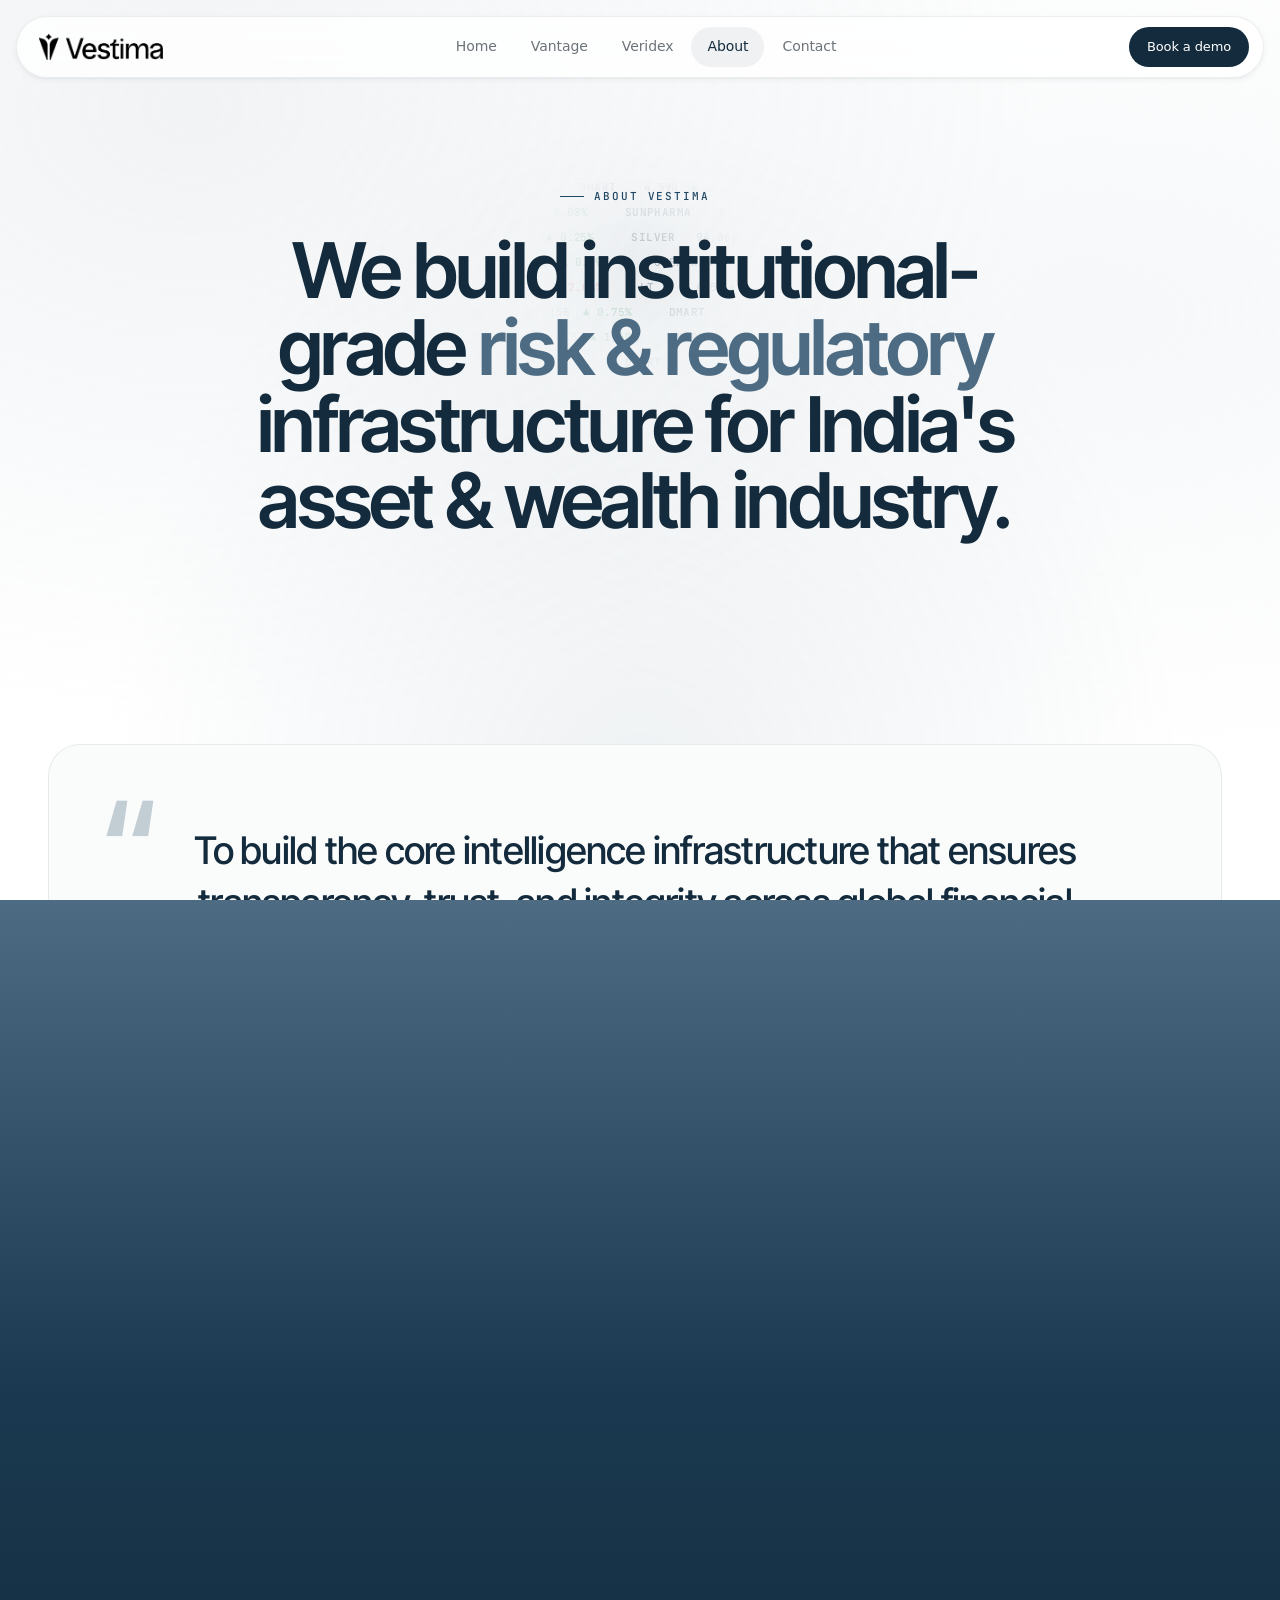
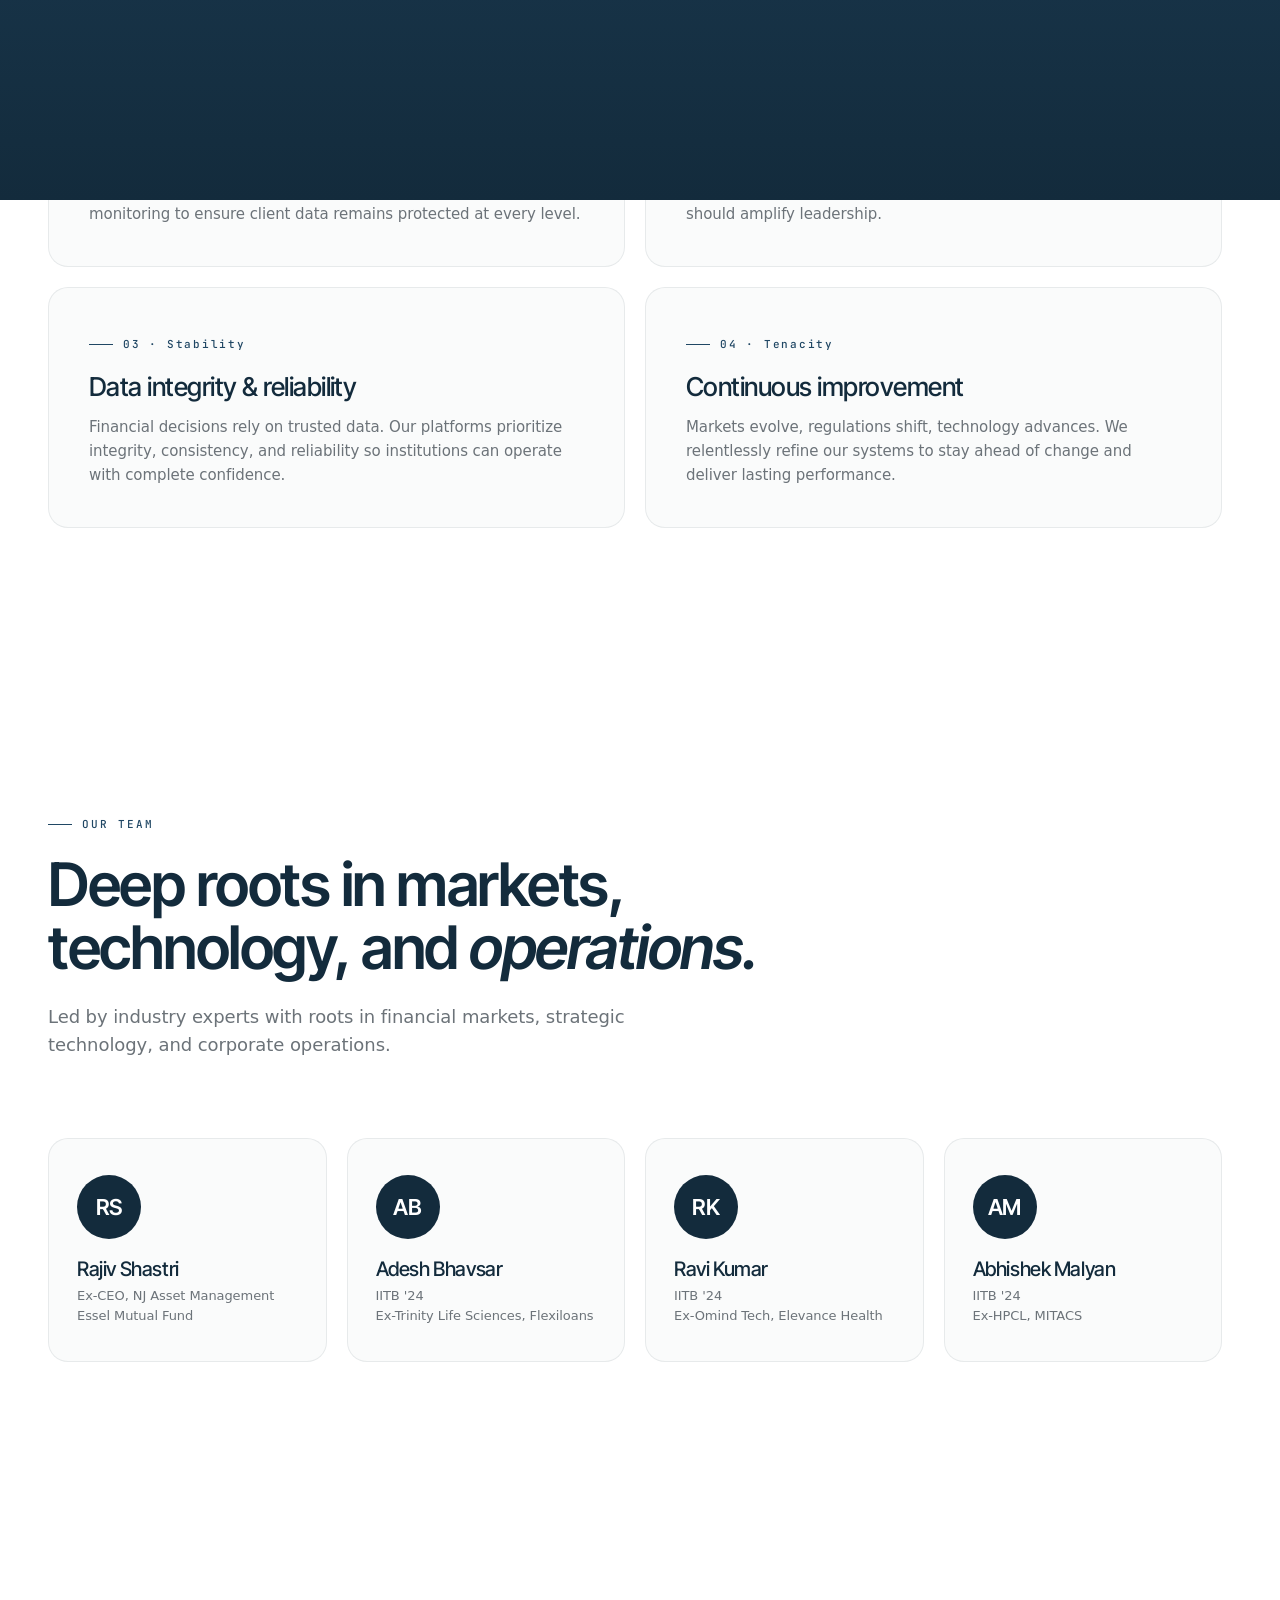
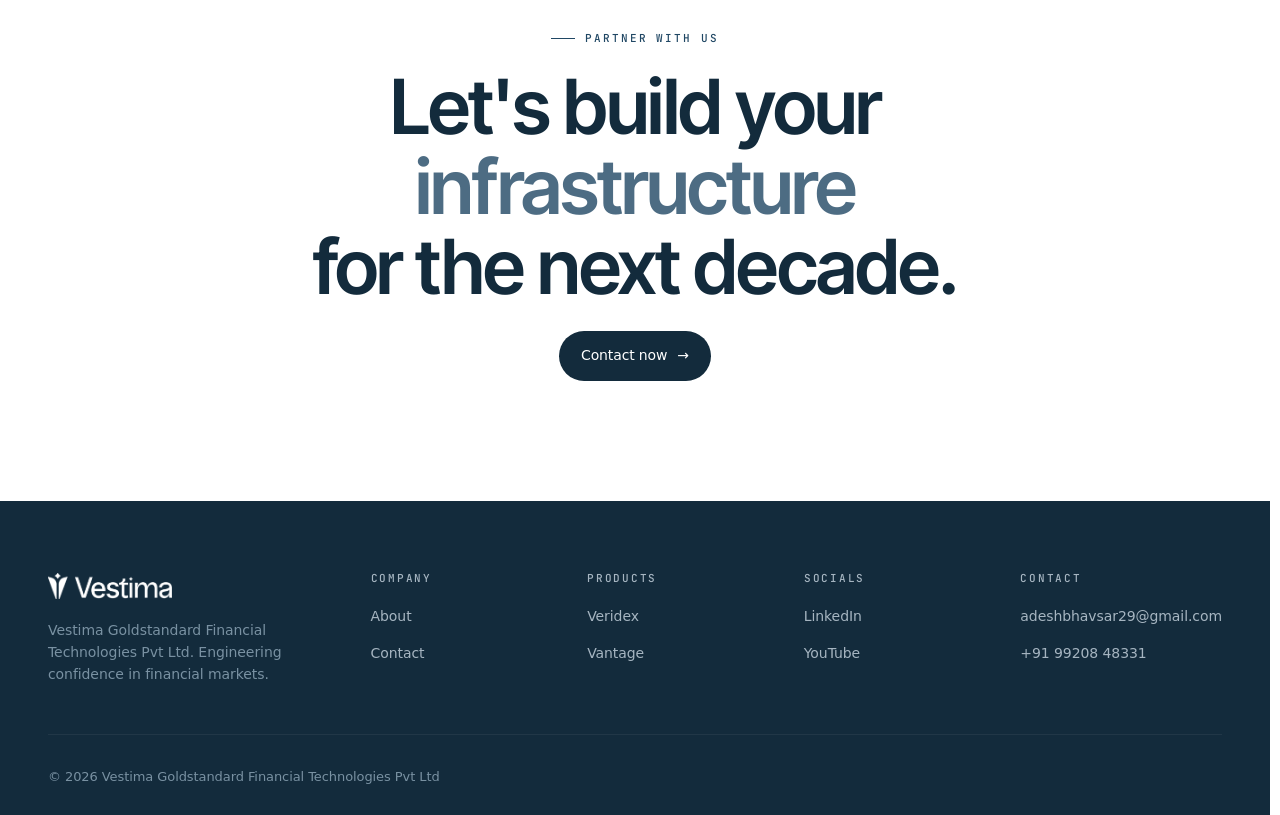
==== commit 4a183c92: "Add mobile responsive layout and hamburger menu" ====
--- a/about/index.html
+++ b/about/index.html
@@ -25,6 +25,7 @@
     <a href="/about/" class="active">About</a>
     <a href="/contact/">Contact</a>
   </nav>
+  <button class="nav-toggle" id="navToggle" aria-label="Menu"><span></span><span></span><span></span></button>
   <a href="/contact/" class="btn btn-primary header-cta">Book a demo</a>
 </header>
 
--- a/assets/tokens.css
+++ b/assets/tokens.css
@@ -192,6 +192,10 @@
 
 /* Reserve scrollbar space so content doesn't shift right when overlay covers */
 html { scrollbar-gutter: stable; scrollbar-color: var(--tertiary-300) transparent; scrollbar-width: thin; }
+
+@media (max-width: 640px) {
+  :root { --gutter: 20px; }
+}
 ::-webkit-scrollbar { width: 10px; height: 10px; }
 ::-webkit-scrollbar-thumb { background: var(--tertiary-300); border-radius: 10px; }
 ::-webkit-scrollbar-track { background: transparent; }
--- a/assets/layout.css
+++ b/assets/layout.css
@@ -181,8 +181,48 @@
   font-size: 13px !important;
 }
 
+/* Hamburger button */
+.nav-toggle {
+  display: none;
+  flex-direction: column;
+  gap: 5px;
+  cursor: pointer;
+  padding: 6px;
+  background: none;
+  border: none;
+}
+.nav-toggle span {
+  display: block;
+  width: 22px;
+  height: 2px;
+  background: var(--primary-800);
+  border-radius: 2px;
+  transition: all 0.3s var(--e-out);
+}
+.nav-toggle.open span:nth-child(1) { transform: translateY(7px) rotate(45deg); }
+.nav-toggle.open span:nth-child(2) { opacity: 0; }
+.nav-toggle.open span:nth-child(3) { transform: translateY(-7px) rotate(-45deg); }
+
 @media (max-width: 860px) {
-  .nav-links { display: none; }
+  .nav-toggle { display: flex; }
+  .nav-links {
+    display: none;
+    position: fixed;
+    top: 0; left: 0; right: 0; bottom: 0;
+    background: rgba(255,255,255,0.97);
+    backdrop-filter: blur(20px);
+    flex-direction: column;
+    align-items: center;
+    justify-content: center;
+    gap: 8px;
+    z-index: 99;
+  }
+  .nav-links.open { display: flex; }
+  .nav-links a {
+    font-size: 24px;
+    padding: 14px 32px;
+  }
+  .header-cta { display: none; }
 }
 
 /* FOOTER — deep navy with subtle blue waves */
--- a/assets/home.css
+++ b/assets/home.css
@@ -604,7 +604,7 @@
   overflow: hidden;
 }
 .product-hero h1 {
-  font-size: clamp(80px, 13vw, 180px);
+  font-size: clamp(52px, 10vw, 180px);
   line-height: 0.9;
   letter-spacing: -0.045em;
   margin: 28px 0 32px;
@@ -1078,3 +1078,34 @@
   .contact-layout { grid-template-columns: 1fr; gap: 48px; }
   .contact-blocks { grid-template-columns: 1fr; }
 }
+
+/* ===== Mobile (≤ 640px) ===== */
+@media (max-width: 640px) {
+  .section { padding: 72px 0; }
+  .section-sm { padding: 48px 0; }
+  .section-lg { padding: 96px 0; }
+  .section-head { margin-bottom: 48px; }
+  .section-head h2 { font-size: clamp(28px, 7vw, 40px); }
+
+  .hero { padding-top: 120px; }
+  .product-hero { padding: 120px 0 64px; }
+  .hero-visual { display: none; }
+
+  .stat-pair { grid-template-columns: 1fr; gap: 0; }
+  .stat-pair .stat { border-bottom: 1px solid var(--line); padding: 32px 0; }
+  .stat-pair .stat:last-child { border-bottom: none; }
+
+  .split { grid-template-columns: 1fr !important; }
+  .split-visual { display: none; }
+
+  .local-pulse { padding: 40px 24px; }
+  .pulse-stats { flex-direction: column; gap: 24px; }
+  .pulse-stats > div { border-right: none; border-bottom: 1px solid rgba(255,255,255,0.08); padding: 0 0 24px; }
+  .pulse-stats > div:last-child { border-bottom: none; padding-bottom: 0; }
+
+  .cta { padding: 72px 0; }
+  .cta h2 { font-size: clamp(32px, 8vw, 52px); }
+
+  .footer-top { grid-template-columns: 1fr 1fr; gap: 32px; }
+  .footer-brand { grid-column: 1 / -1; }
+}
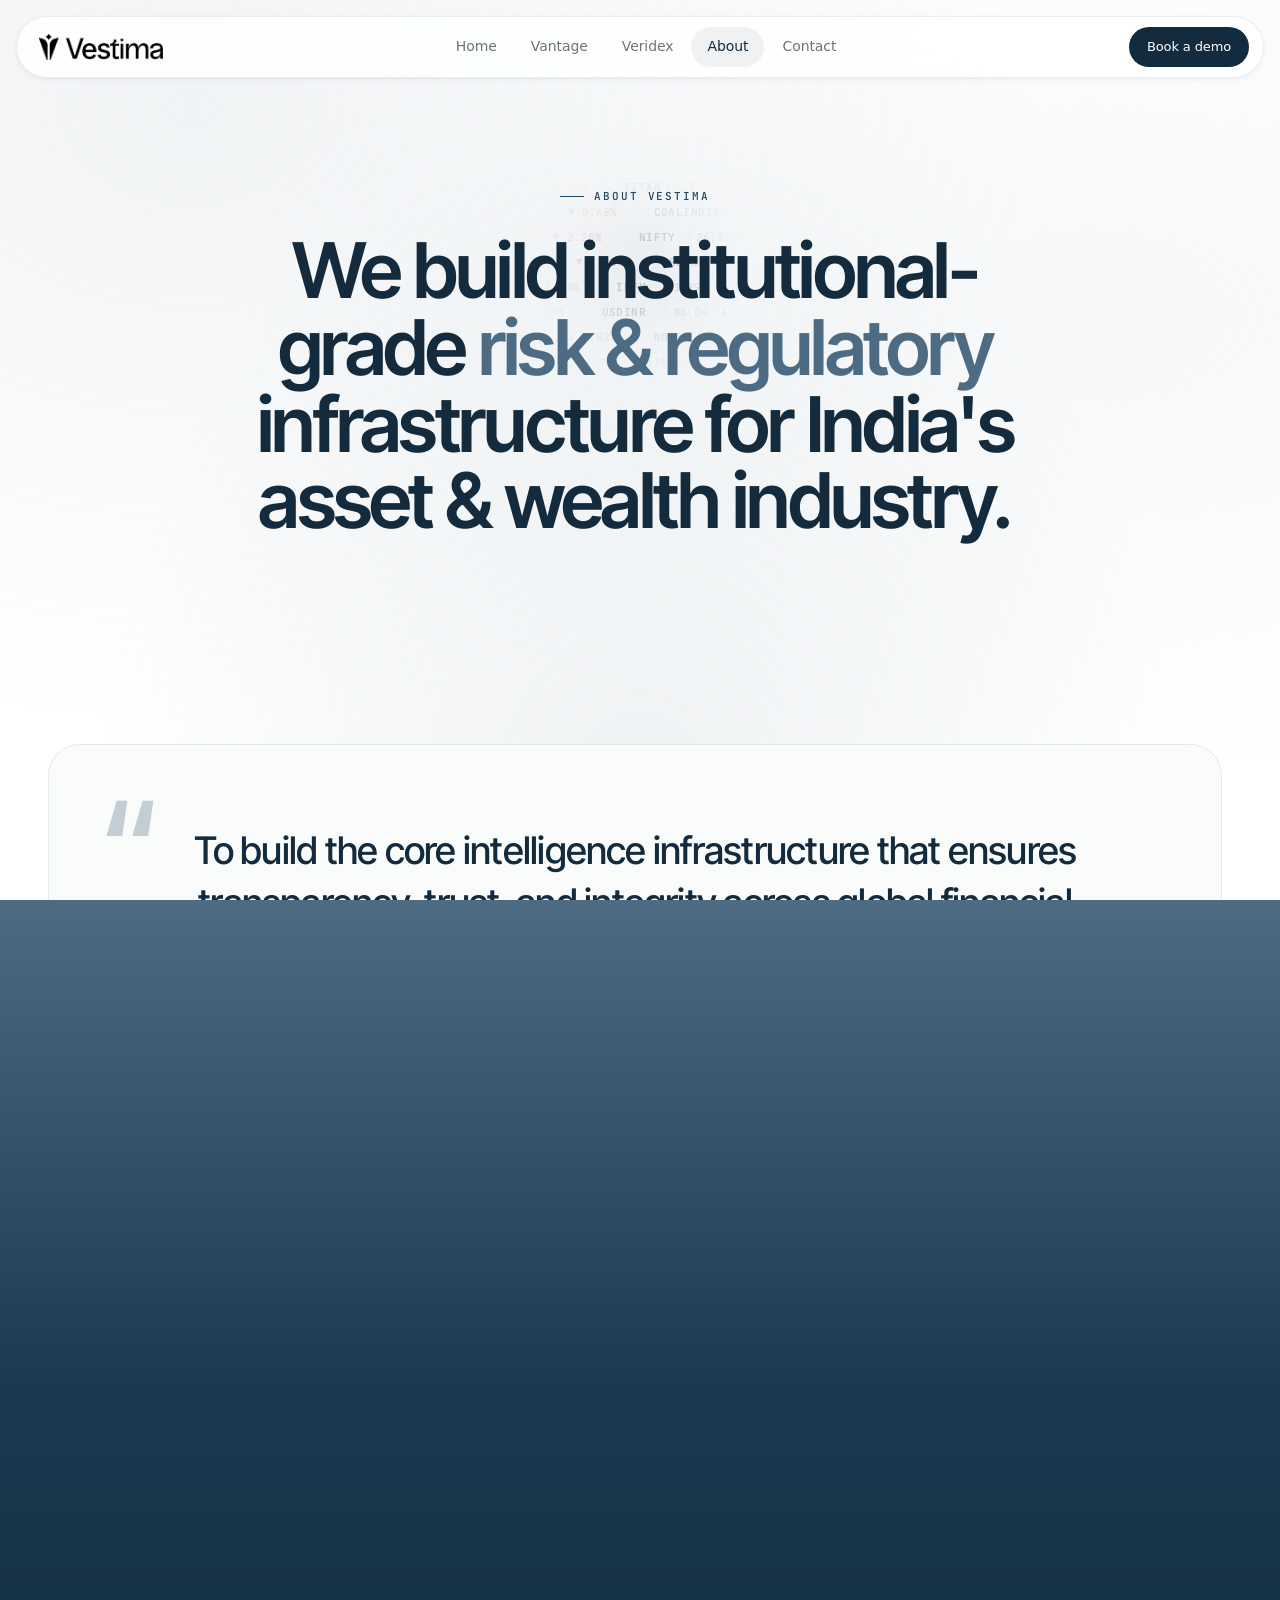
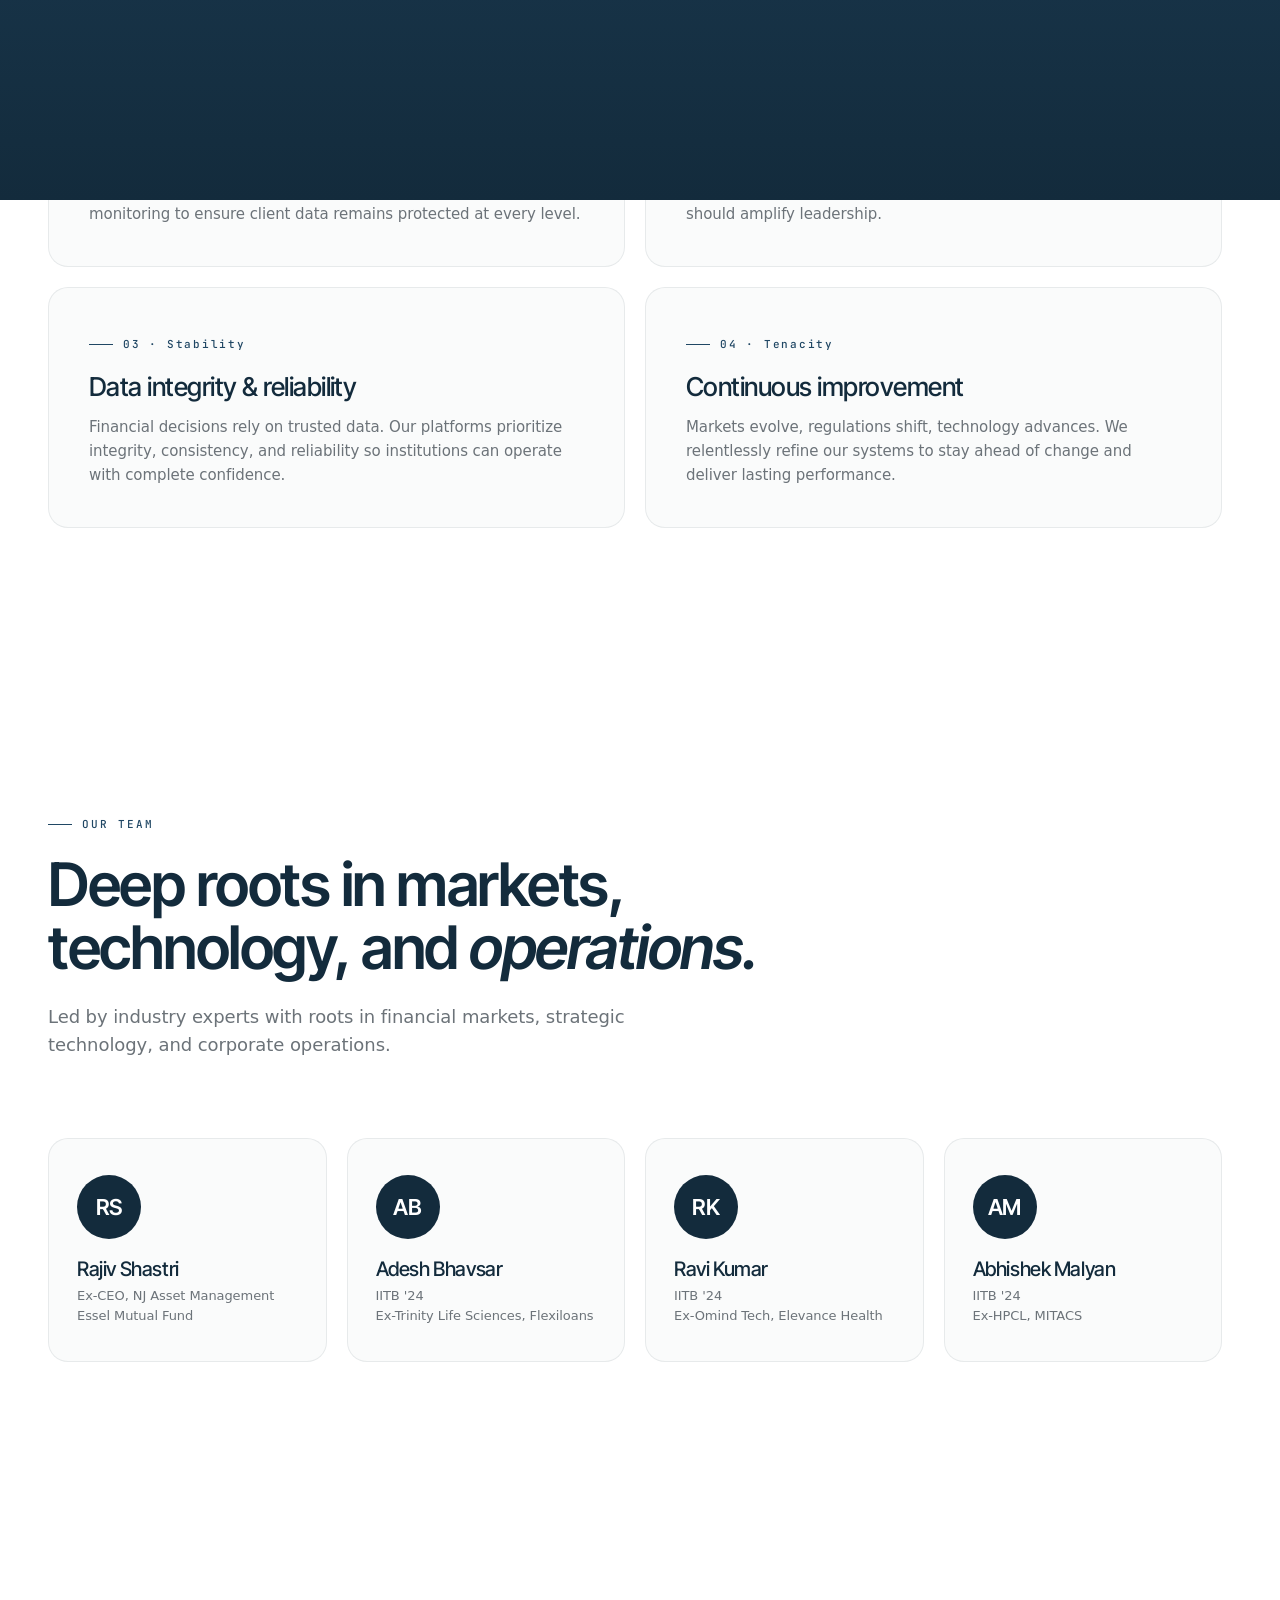
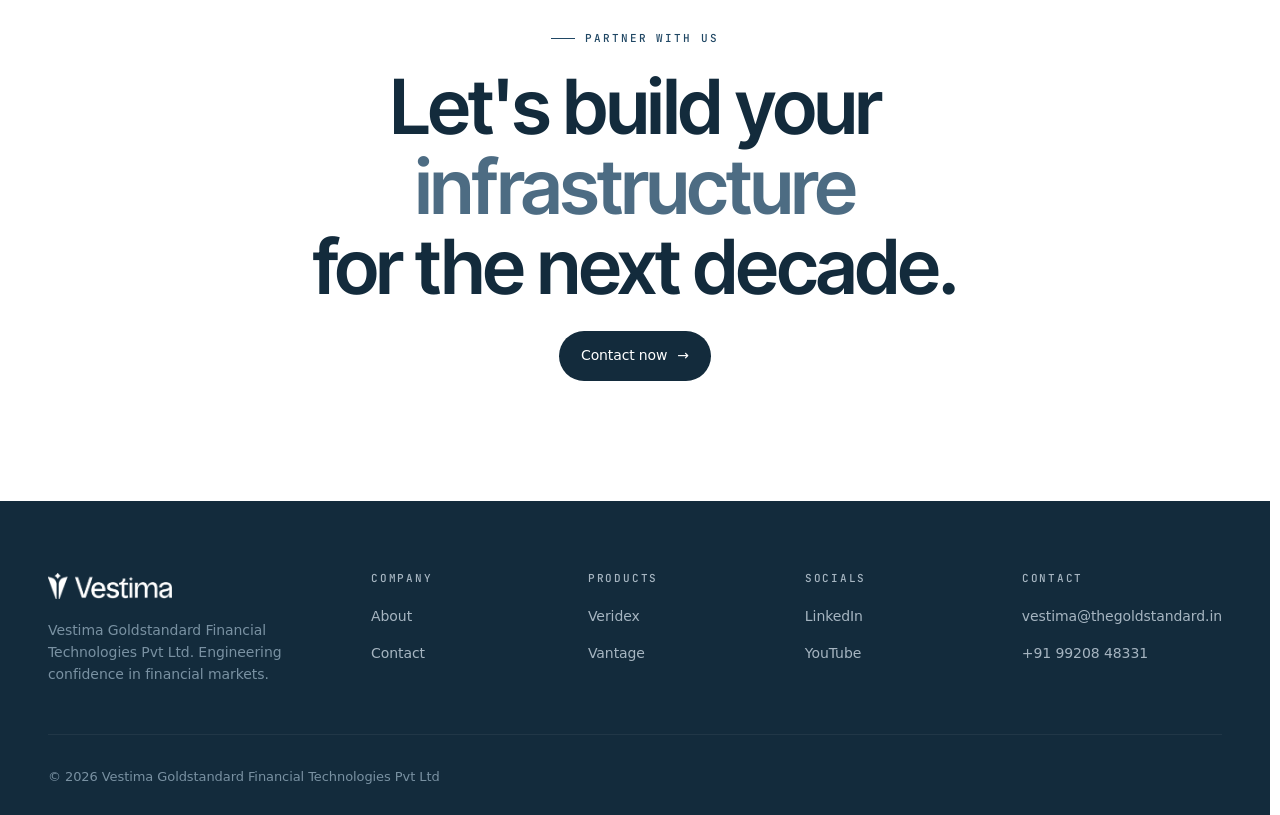
==== commit 91048ef9: "Update email to vestima@thegoldstandard.in across all pages" ====
--- a/about/index.html
+++ b/about/index.html
@@ -94,7 +94,7 @@
       <div class="footer-col"><h6>Company</h6><ul><li><a href="/about/">About</a></li><li><a href="/contact/">Contact</a></li></ul></div>
       <div class="footer-col"><h6>Products</h6><ul><li><a href="/veridex/">Veridex</a></li><li><a href="/vantage/">Vantage</a></li></ul></div>
       <div class="footer-col"><h6>Socials</h6><ul><li><a href="https://www.linkedin.com/company/Vestima" target="_blank">LinkedIn</a></li><li><a href="https://www.youtube.com/@VestimaGoldStandard" target="_blank">YouTube</a></li></ul></div>
-      <div class="footer-col"><h6>Contact</h6><ul><li><a href="mailto:adeshbhavsar29@gmail.com">adeshbhavsar29@gmail.com</a></li><li><a href="tel:+919920848331">+91 99208 48331</a></li></ul></div>
+      <div class="footer-col"><h6>Contact</h6><ul><li><a href="mailto:vestima@thegoldstandard.in">vestima@thegoldstandard.in</a></li><li><a href="tel:+919920848331">+91 99208 48331</a></li></ul></div>
     </div>
     <div class="footer-bottom"><div>© 2026 Vestima Goldstandard Financial Technologies Pvt Ltd</div></div>
   </div>
--- a/assets/layout.css
+++ b/assets/layout.css
@@ -209,20 +209,23 @@
     display: none;
     position: fixed;
     top: 0; left: 0; right: 0; bottom: 0;
-    background: rgba(255,255,255,0.97);
-    backdrop-filter: blur(20px);
+    background: #ffffff;
     flex-direction: column;
     align-items: center;
     justify-content: center;
     gap: 8px;
-    z-index: 99;
+    z-index: 9999;
   }
   .nav-links.open { display: flex; }
   .nav-links a {
-    font-size: 24px;
+    font-size: 22px;
     padding: 14px 32px;
+    color: var(--primary-800) !important;
+    background: none !important;
   }
+  .nav-links a::before { display: none; }
   .header-cta { display: none; }
+  .nav-toggle { z-index: 10000; position: relative; }
 }
 
 /* FOOTER — deep navy with subtle blue waves */
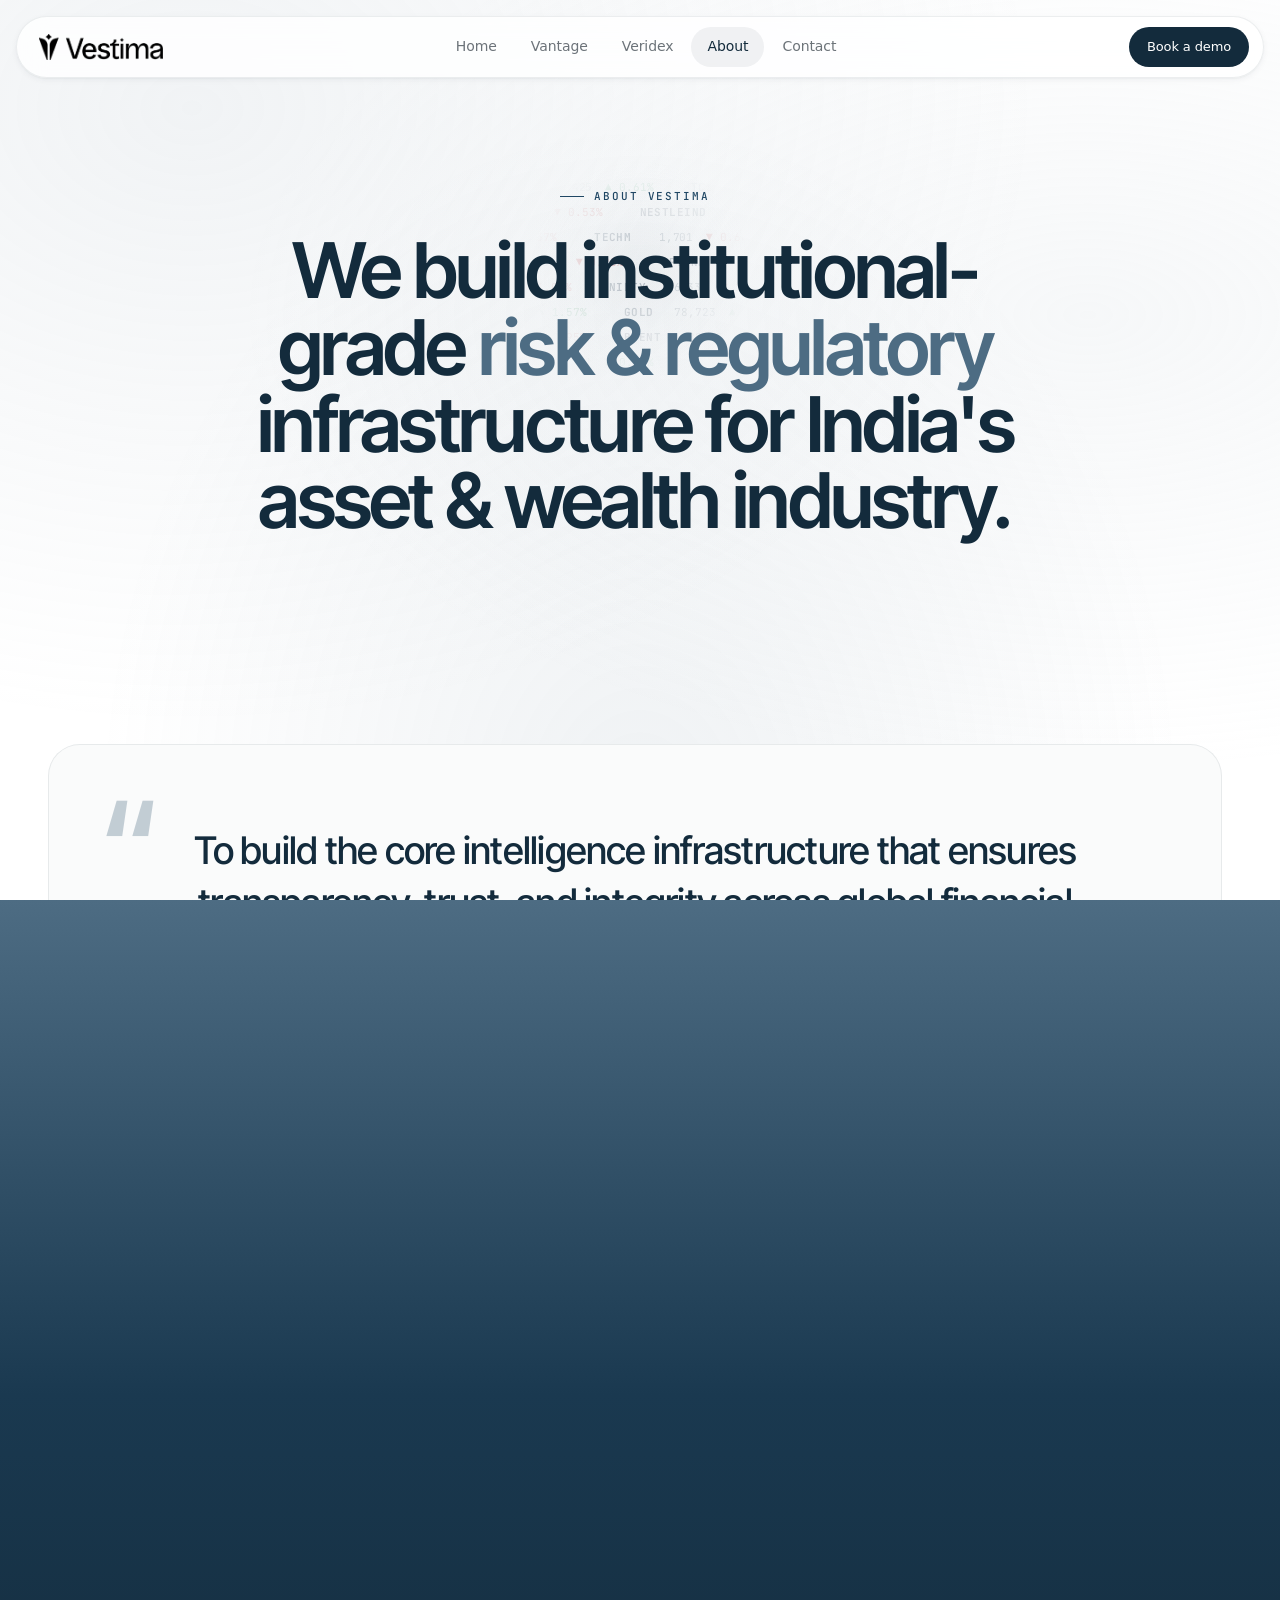
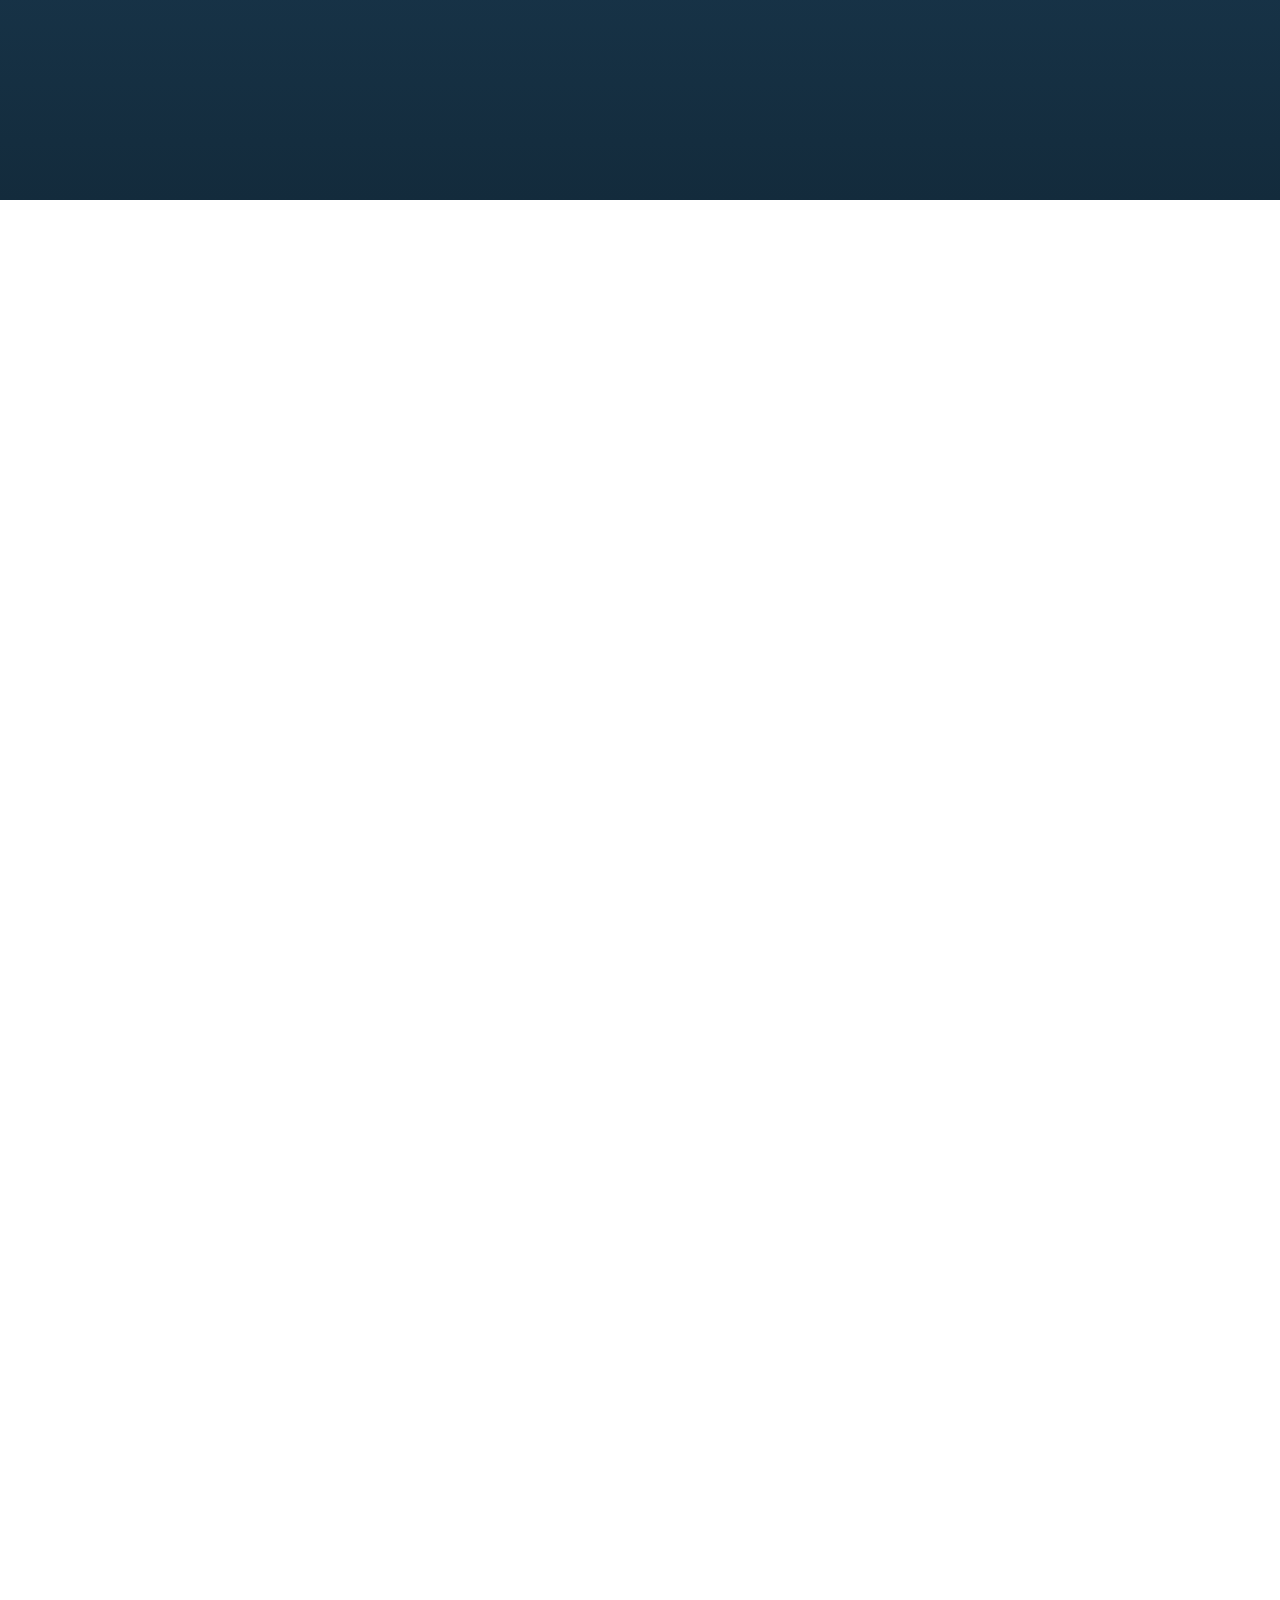
==== commit bb55ca42: "Keep "Technologies Pvt Ltd" together in footer with non-breaking spaces Co-Authored-By: Claude Opus " ====
--- a/about/index.html
+++ b/about/index.html
@@ -90,13 +90,13 @@
 <footer class="site-footer">
   <div class="container">
     <div class="footer-top">
-      <div class="footer-brand"><div class="logo"><img src="../assets/logo-full.png" alt="Vestima"></div><p>Vestima Goldstandard Financial Technologies Pvt Ltd. Engineering confidence in financial markets.</p></div>
+      <div class="footer-brand"><div class="logo"><img src="../assets/logo-full.png" alt="Vestima"></div><p>Vestima Goldstandard Financial Technologies&nbsp;Pvt&nbsp;Ltd. Engineering confidence in financial markets.</p></div>
       <div class="footer-col"><h6>Company</h6><ul><li><a href="/about/">About</a></li><li><a href="/contact/">Contact</a></li></ul></div>
       <div class="footer-col"><h6>Products</h6><ul><li><a href="/veridex/">Veridex</a></li><li><a href="/vantage/">Vantage</a></li></ul></div>
       <div class="footer-col"><h6>Socials</h6><ul><li><a href="https://www.linkedin.com/company/Vestima" target="_blank">LinkedIn</a></li><li><a href="https://www.youtube.com/@VestimaGoldStandard" target="_blank">YouTube</a></li></ul></div>
       <div class="footer-col"><h6>Contact</h6><ul><li><a href="mailto:vestima@thegoldstandard.in">vestima@thegoldstandard.in</a></li><li><a href="tel:+919920848331">+91 99208 48331</a></li></ul></div>
     </div>
-    <div class="footer-bottom"><div>© 2026 Vestima Goldstandard Financial Technologies Pvt Ltd</div></div>
+    <div class="footer-bottom"><div>© 2026 Vestima Goldstandard Financial Technologies&nbsp;Pvt&nbsp;Ltd</div></div>
   </div>
 </footer>
 <script src="../assets/site.js?v=25"></script>
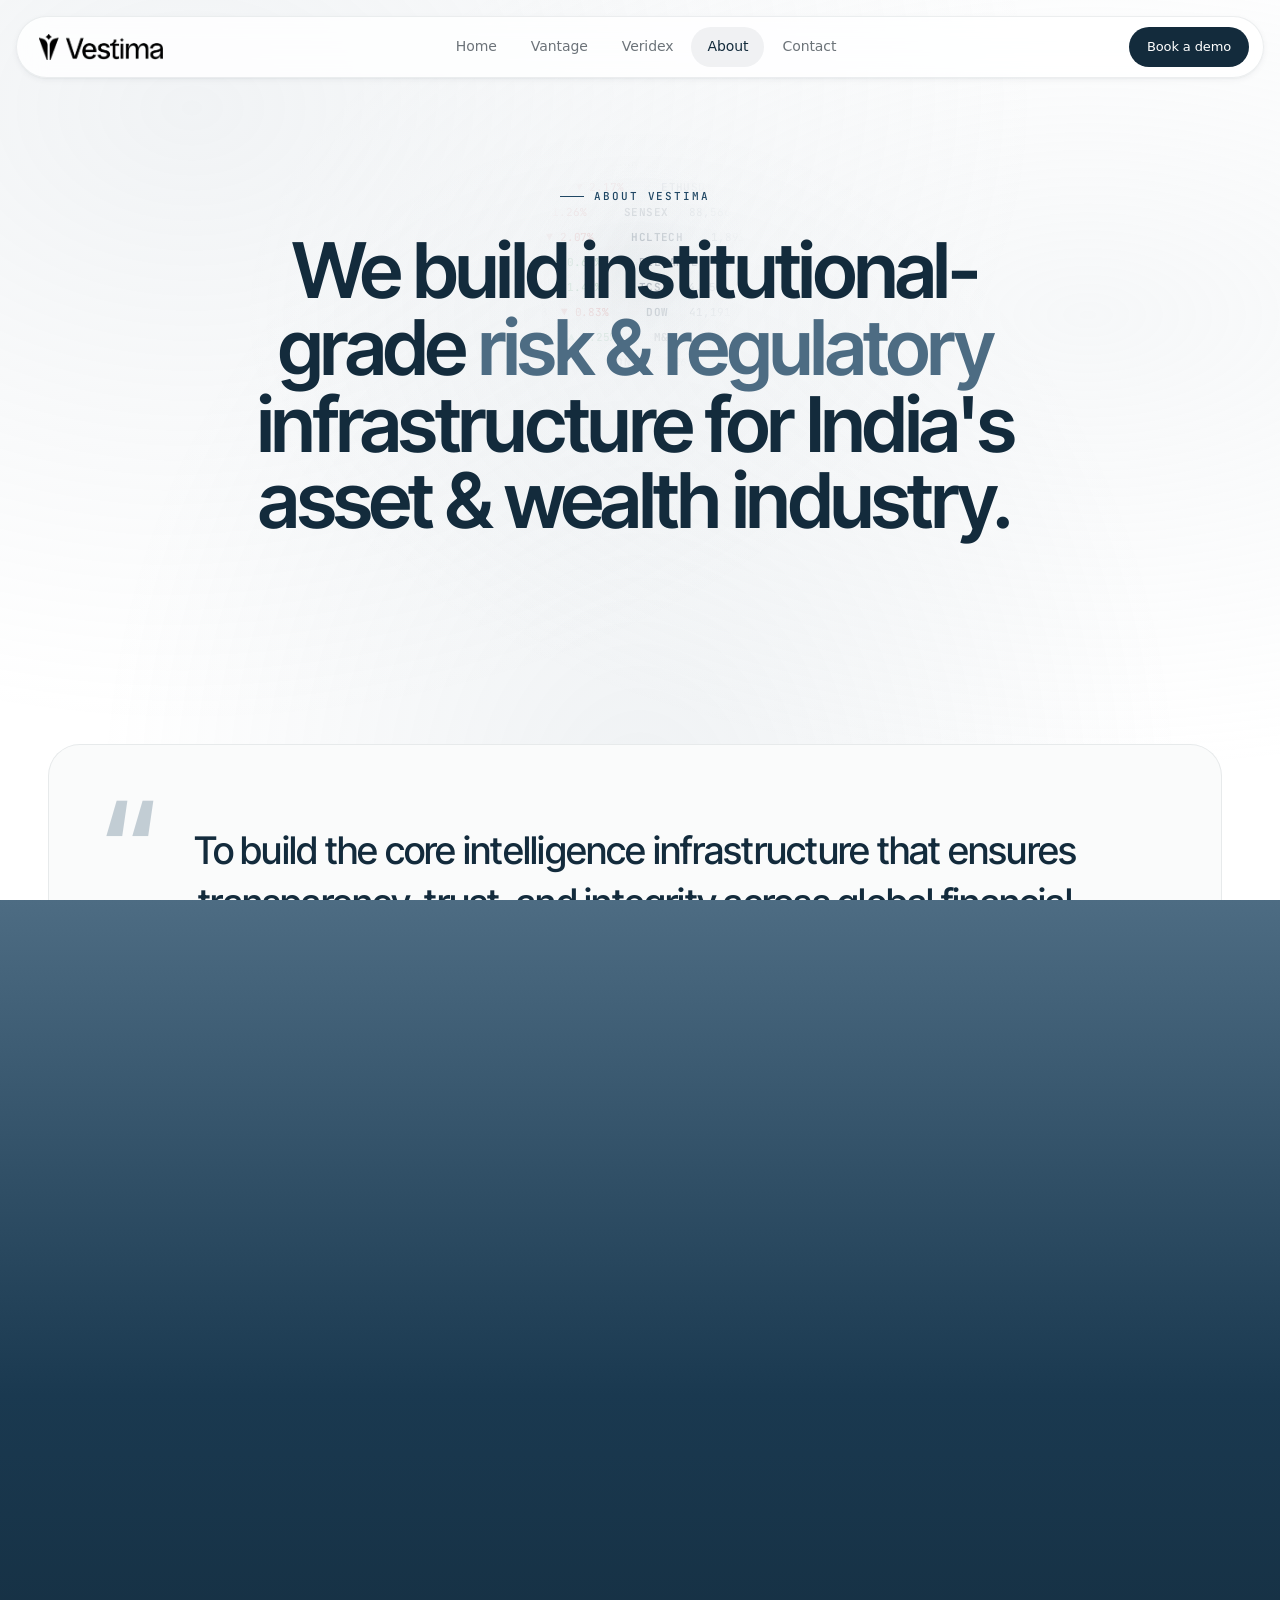
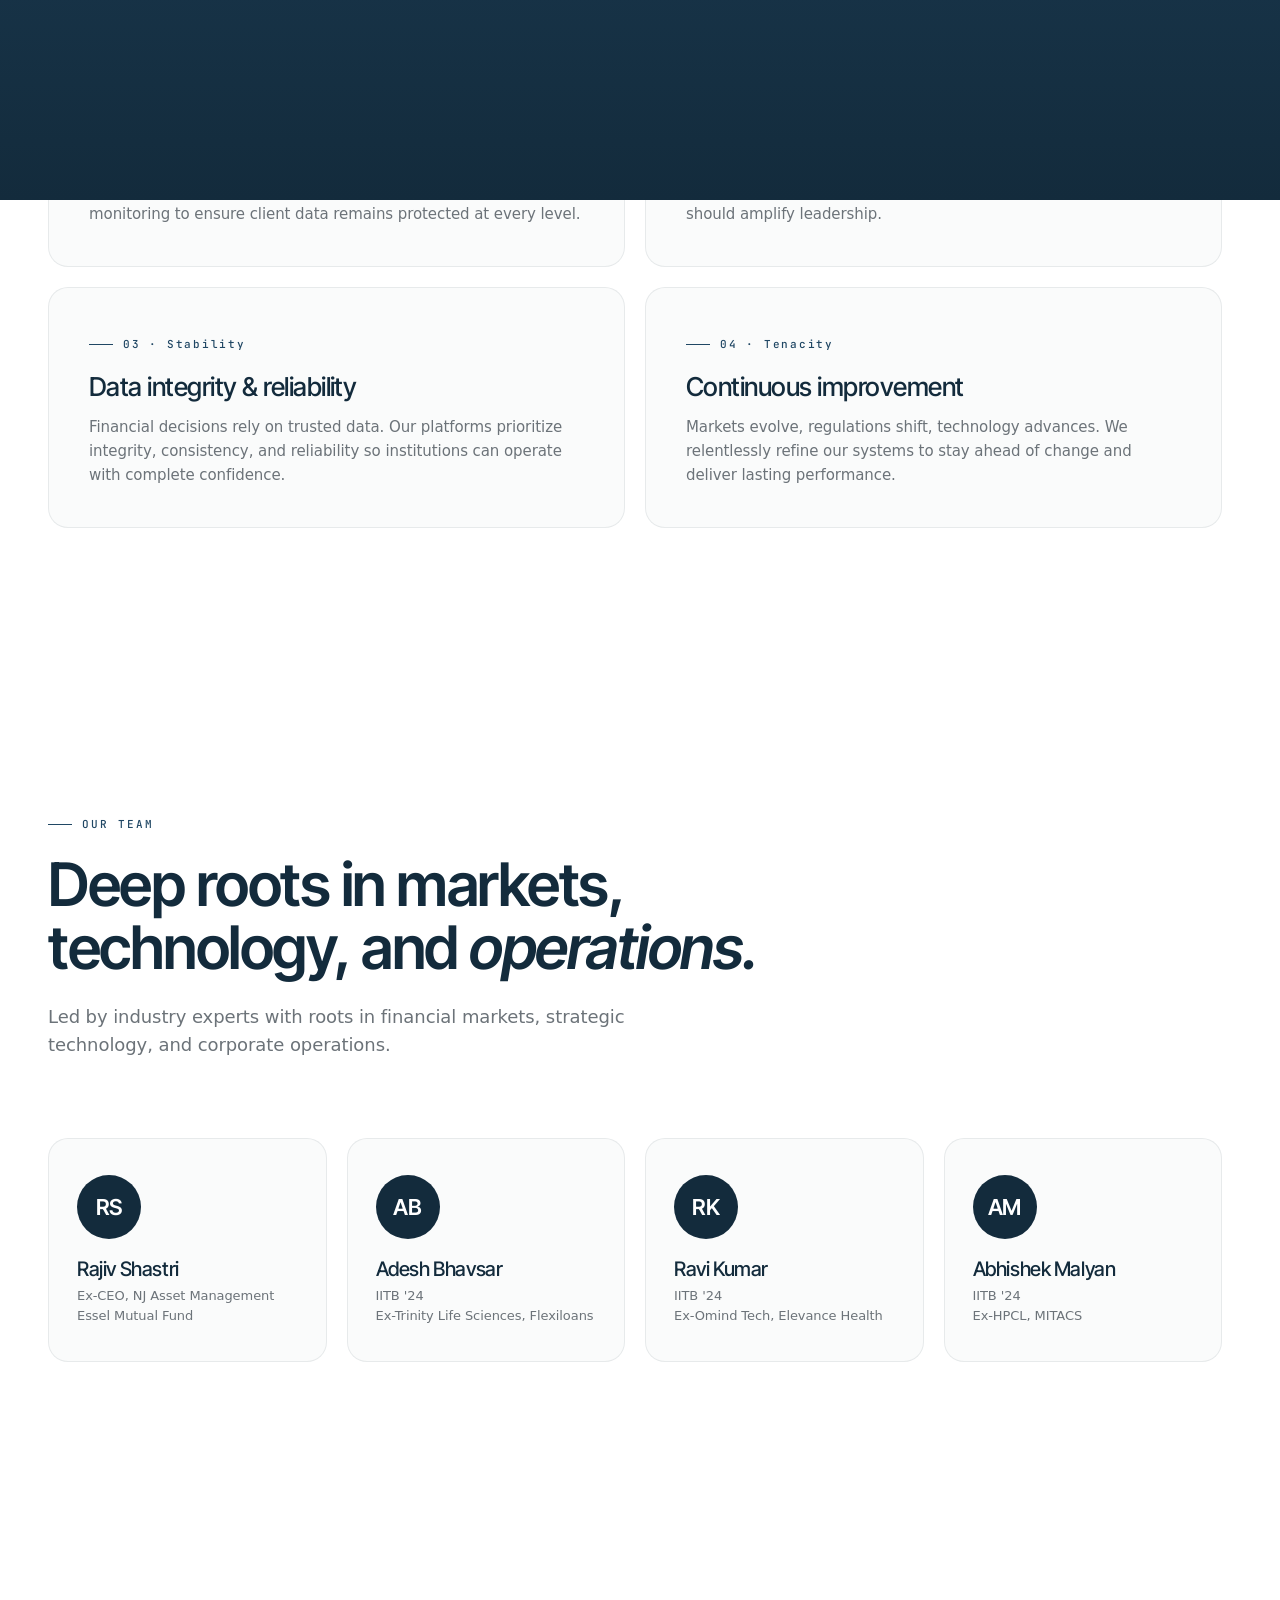
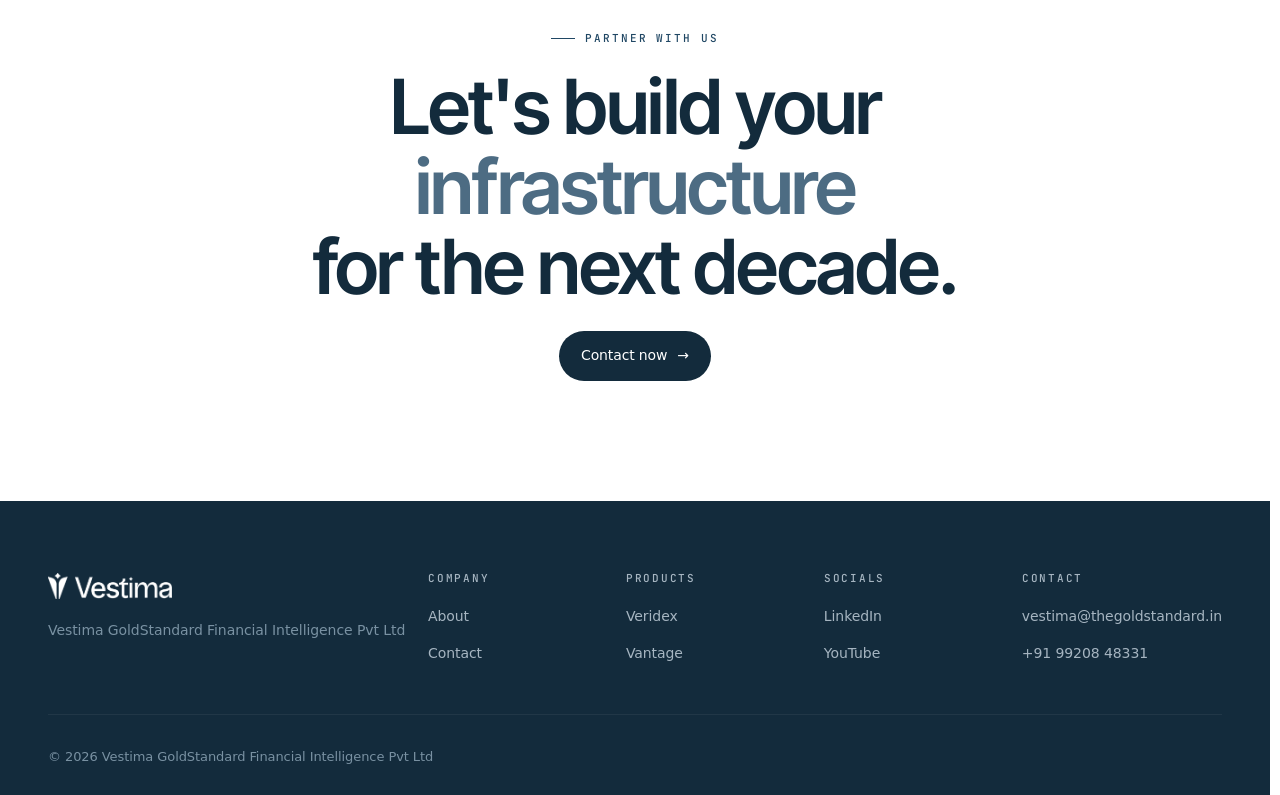
==== commit 2836ac05: "Update footer name to "Vestima GoldStandard Financial Intelligence Pvt Ltd" and drop tagline Co-Auth" ====
--- a/about/index.html
+++ b/about/index.html
@@ -90,13 +90,13 @@
 <footer class="site-footer">
   <div class="container">
     <div class="footer-top">
-      <div class="footer-brand"><div class="logo"><img src="../assets/logo-full.png" alt="Vestima"></div><p>Vestima Goldstandard Financial Technologies&nbsp;Pvt&nbsp;Ltd. Engineering confidence in financial markets.</p></div>
+      <div class="footer-brand"><div class="logo"><img src="../assets/logo-full.png" alt="Vestima"></div><p style="white-space:nowrap">Vestima GoldStandard Financial Intelligence Pvt Ltd</p></div>
       <div class="footer-col"><h6>Company</h6><ul><li><a href="/about/">About</a></li><li><a href="/contact/">Contact</a></li></ul></div>
       <div class="footer-col"><h6>Products</h6><ul><li><a href="/veridex/">Veridex</a></li><li><a href="/vantage/">Vantage</a></li></ul></div>
       <div class="footer-col"><h6>Socials</h6><ul><li><a href="https://www.linkedin.com/company/Vestima" target="_blank">LinkedIn</a></li><li><a href="https://www.youtube.com/@VestimaGoldStandard" target="_blank">YouTube</a></li></ul></div>
       <div class="footer-col"><h6>Contact</h6><ul><li><a href="mailto:vestima@thegoldstandard.in">vestima@thegoldstandard.in</a></li><li><a href="tel:+919920848331">+91 99208 48331</a></li></ul></div>
     </div>
-    <div class="footer-bottom"><div>© 2026 Vestima Goldstandard Financial Technologies&nbsp;Pvt&nbsp;Ltd</div></div>
+    <div class="footer-bottom"><div>© 2026 Vestima GoldStandard Financial Intelligence Pvt Ltd</div></div>
   </div>
 </footer>
 <script src="../assets/site.js?v=25"></script>
